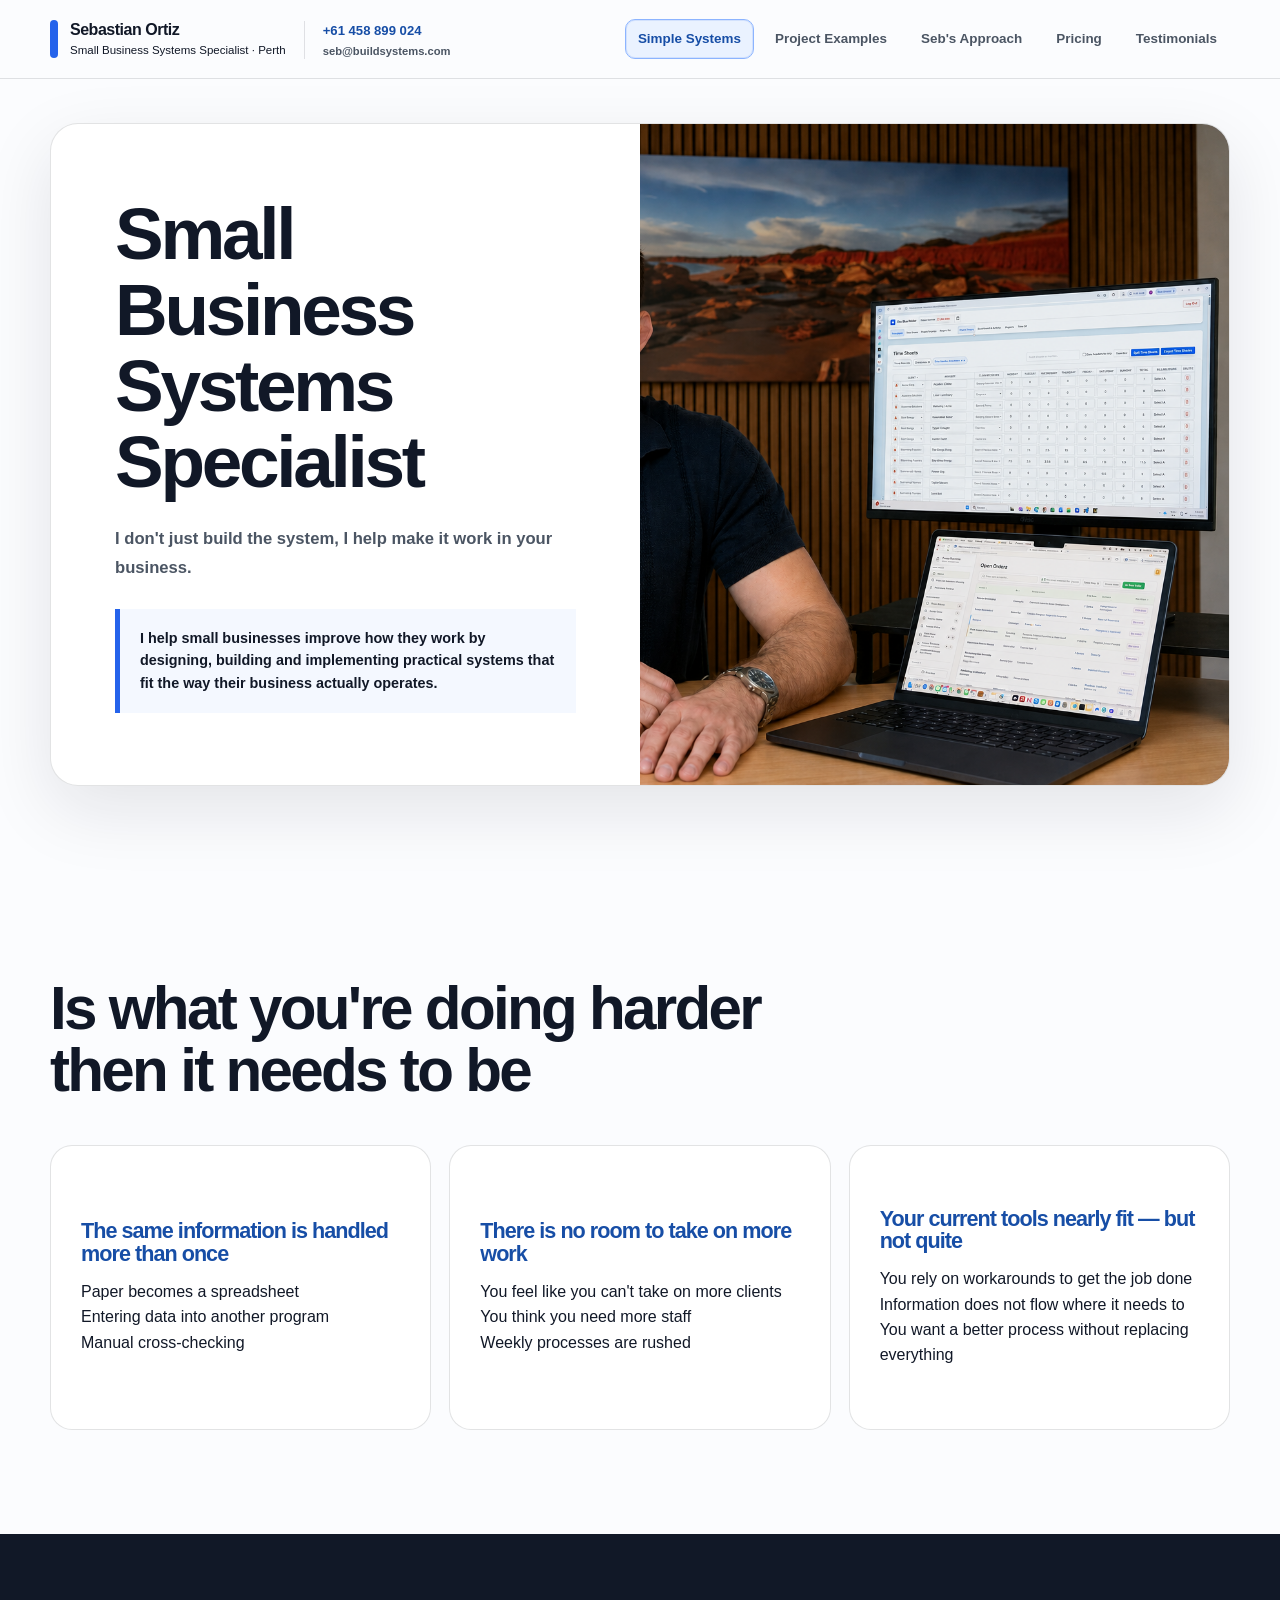
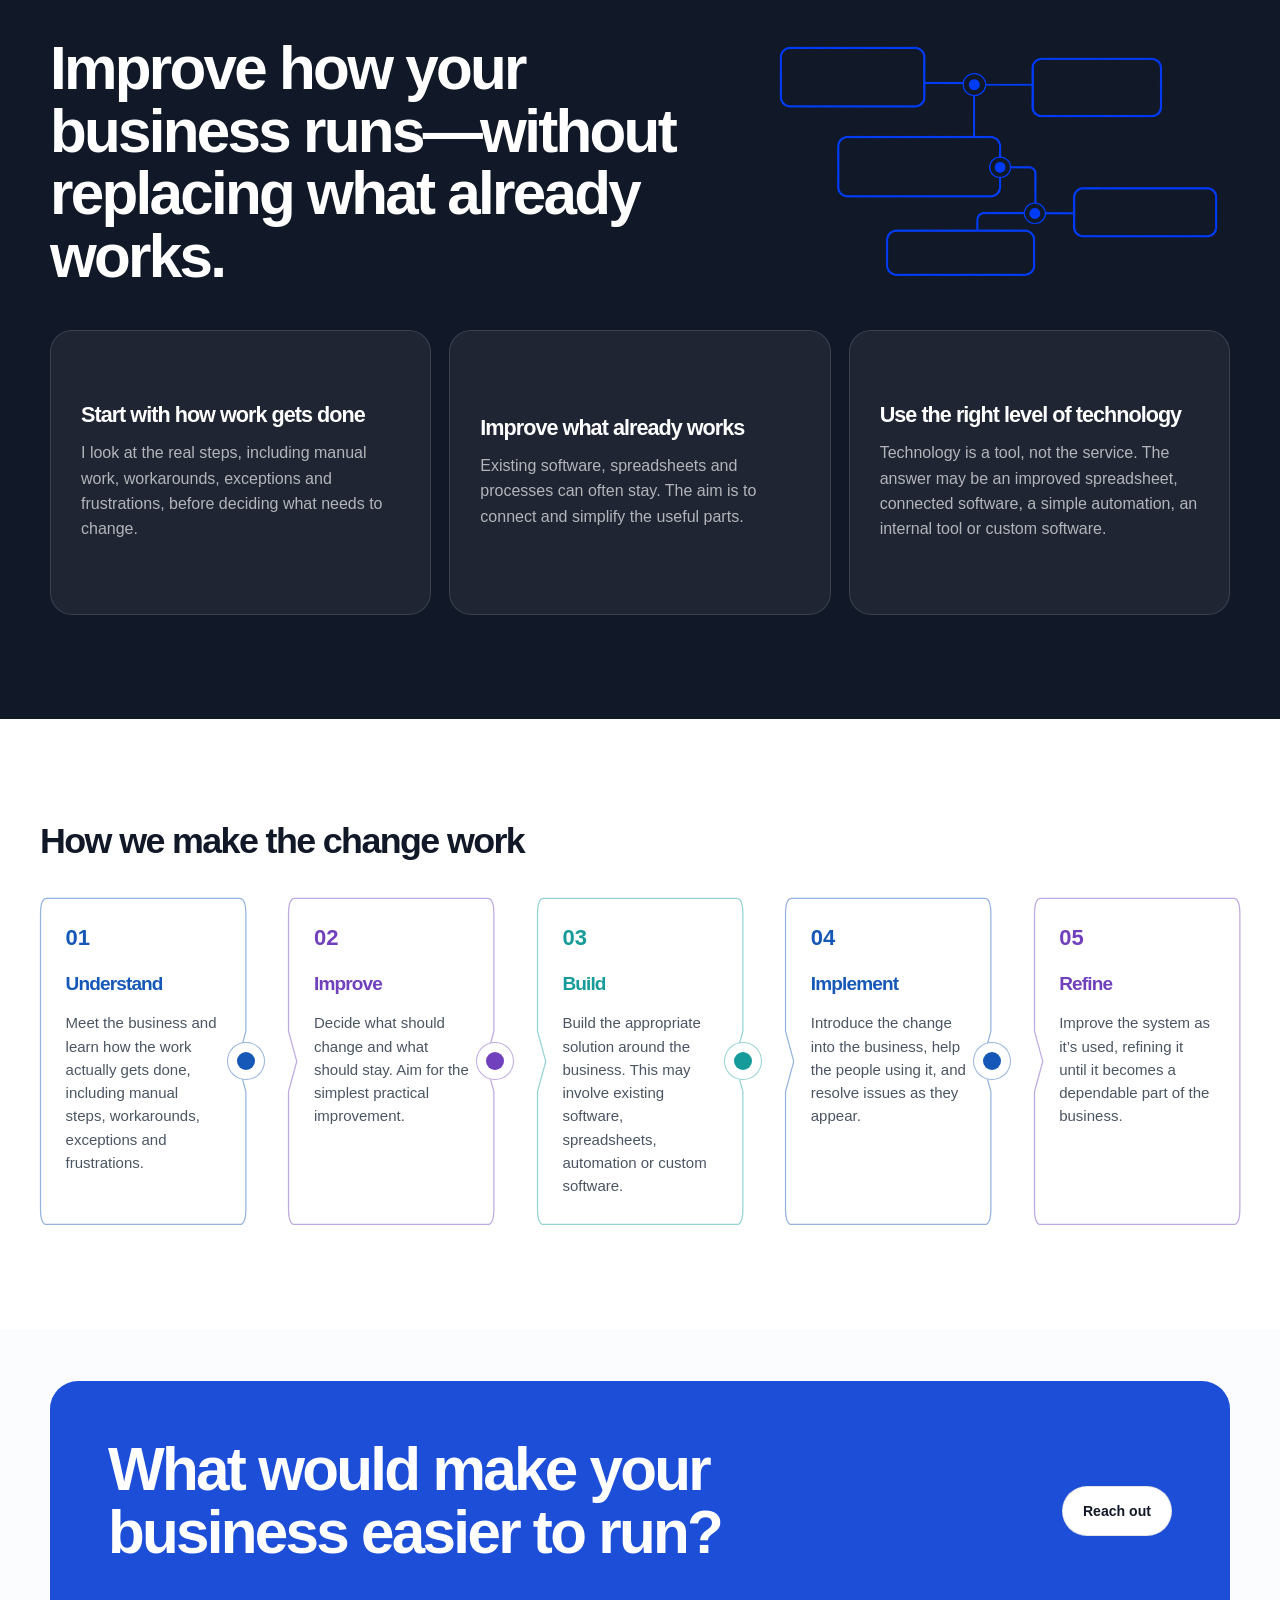
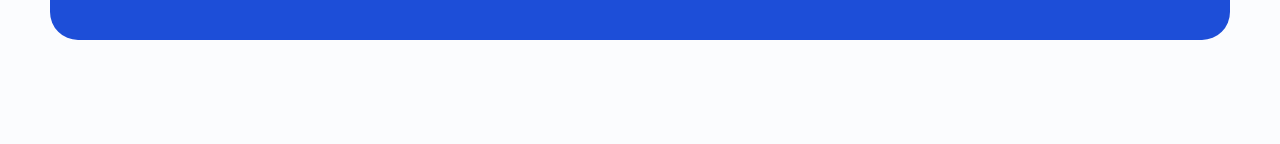
==== seb-systems-github-ready/index.html @ 33342b1a "Add testimonials page and refine project example" ====
<!doctype html>
<html lang="en">
<head>
  <meta charset="utf-8">
  <meta name="viewport" content="width=device-width, initial-scale=1">
  <meta name="description" content="Sebastian Ortiz is a Small Business Systems Specialist in Perth, helping small businesses improve the way work gets done.">
  <meta name="theme-color" content="#111827">
  <link rel="icon" href="assets/favicon-upgraded-boat.png" type="image/png">
  <link rel="stylesheet" href="assets/styles.css?v=20260902d">
  <title>Small Business Systems Specialist Perth | Sebastian Ortiz</title>
</head>
<body>
<a class="skip-link" href="#main">Skip to content</a>

<header class="site-header">
  <div class="container header-inner">
    <div class="brand-area">
      <a class="brand" href="index.html" aria-label="Sebastian Ortiz home">
        <span class="brand-mark" aria-hidden="true"></span>
        <span class="brand-copy"><strong>Sebastian Ortiz</strong><span>Small Business Systems Specialist · Perth</span></span>
      </a>
      <div class="header-contact"><a class="header-phone" href="tel:+61458899024" aria-label="Call Sebastian Ortiz on +61 458 899 024">+61 458 899 024</a><a class="header-email" href="mailto:seb@buildsystems.com">seb@buildsystems.com</a></div>
    </div>
    <button class="menu-toggle" type="button" aria-label="Open navigation" aria-expanded="false" data-menu-toggle>☰</button>
    <nav class="site-nav" aria-label="Main navigation" data-site-nav>
      <a href="index.html" aria-current="page">Simple Systems</a><a href="case-example.html">Project Examples</a><a href="about.html">Seb's Approach</a><a href="pricing.html">Pricing</a><a href="testimonials.html">Testimonials</a>
    </nav>
  </div>
</header>

<main id="main">
  <section class="hero">
    <div class="container hero-grid">
      <div class="hero-copy">
        <h1>Small Business Systems Specialist</h1>
        <p class="lead"><strong>I don't just build the system, I help make it work in your business.</strong></p>
        <div class="credibility"><strong>I help small businesses improve how they work by designing, building and implementing practical systems that fit the way their business actually operates.</strong></div>
      </div>
      <div class="hero-photo">
        <img src="assets/seb-photo-enhanced.png" alt="Custom workforce management systems displayed on a monitor and laptop" data-photo>
      </div>
    </div>
  </section>

  <section>
    <div class="container">
      <div class="section-heading">
        <div><h2>Is what you're doing harder then it needs to be</h2></div>
      </div>
      <div class="problem-grid">
        <article class="problem-card"><h3>The same information is handled more than once</h3><p>Paper becomes a spreadsheet<br>Entering data into another program<br>Manual cross-checking</p></article>
        <article class="problem-card"><h3>There is no room to take on more work</h3><p>You feel like you can't take on more clients<br>You think you need more staff<br>Weekly processes are rushed</p></article>
        <article class="problem-card"><h3>Your current tools nearly fit — but not quite</h3><p>You rely on workarounds to get the job done<br>Information does not flow where it needs to<br>You want a better process without replacing everything</p></article>
      </div>
    </div>
  </section>

  <section class="dark-section systems-section">
    <div class="container">
      <div class="systems-section__top">
        <div class="section-heading systems-section__heading">
          <div><h2>Improve how your business runs—without replacing what already works.</h2></div>
        </div>
        <figure class="systems-geometry" aria-hidden="true"><img src="assets/connected-systems-diagram.png" alt=""></figure>
      </div>
      <div class="build-grid">
        <article class="build-card"><h3>Start with how work gets done</h3><p>I look at the real steps, including manual work, workarounds, exceptions and frustrations, before deciding what needs to change.</p></article>
        <article class="build-card"><h3>Improve what already works</h3><p>Existing software, spreadsheets and processes can often stay. The aim is to connect and simplify the useful parts.</p></article>
        <article class="build-card"><h3>Use the right level of technology</h3><p>Technology is a tool, not the service. The answer may be an improved spreadsheet, connected software, a simple automation, an internal tool or custom software.</p></article>
      </div>
    </div>
  </section>

  <section class="process-section">
    <div class="container">
      <div class="section-heading section-heading--process"><div><h2>How we make the change work</h2></div></div>
      <div class="process-grid">
        <article class="process-card process-card--blue">
          <svg class="process-outline" viewBox="0 0 400 250" preserveAspectRatio="none" focusable="false" aria-hidden="true"><path d="M13 1H387Q399 1 399 13V102L383 125L399 148V237Q399 249 387 249H13Q1 249 1 237V13Q1 1 13 1Z" /></svg>
          <span class="process-number">01</span><h3>Understand</h3><p>Meet the business and learn how the work actually gets done, including manual steps, workarounds, exceptions and frustrations.</p>
        </article>
        <article class="process-card process-card--purple">
          <svg class="process-outline" viewBox="0 0 400 250" preserveAspectRatio="none" focusable="false" aria-hidden="true"><path d="M13 1H387Q399 1 399 13V102L383 125L399 148V237Q399 249 387 249H13Q1 249 1 237V148L17 125L1 102V13Q1 1 13 1Z" /></svg>
          <span class="process-number">02</span><h3>Improve</h3><p>Decide what should change and what should stay. Aim for the simplest practical improvement.</p>
        </article>
        <article class="process-card process-card--teal">
          <svg class="process-outline" viewBox="0 0 400 250" preserveAspectRatio="none" focusable="false" aria-hidden="true"><path d="M13 1H387Q399 1 399 13V102L383 125L399 148V237Q399 249 387 249H13Q1 249 1 237V148L17 125L1 102V13Q1 1 13 1Z" /></svg>
          <span class="process-number">03</span><h3>Build</h3><p>Build the appropriate solution around the business. This may involve existing software, spreadsheets, automation or custom software.</p>
        </article>
        <article class="process-card process-card--blue">
          <svg class="process-outline" viewBox="0 0 400 250" preserveAspectRatio="none" focusable="false" aria-hidden="true"><path d="M13 1H387Q399 1 399 13V102L383 125L399 148V237Q399 249 387 249H13Q1 249 1 237V148L17 125L1 102V13Q1 1 13 1Z" /></svg>
          <span class="process-number">04</span><h3>Implement</h3><p>Introduce the change into the business, help the people using it, and resolve issues as they appear.</p>
        </article>
        <article class="process-card process-card--purple">
          <svg class="process-outline" viewBox="0 0 400 250" preserveAspectRatio="none" focusable="false" aria-hidden="true"><path d="M13 1H387Q399 1 399 13V237Q399 249 387 249H13Q1 249 1 237V148L17 125L1 102V13Q1 1 13 1Z" /></svg>
          <span class="process-number">05</span><h3>Refine</h3><p>Improve the system as it’s used, refining it until it becomes a dependable part of the business.</p>
        </article>
        <span class="process-node process-node--blue" aria-hidden="true"></span>
        <span class="process-node process-node--purple" aria-hidden="true"></span>
        <span class="process-node process-node--teal" aria-hidden="true"></span>
        <span class="process-node process-node--blue-last" aria-hidden="true"></span>
      </div>
    </div>
  </section>

  <section>
    <div class="container cta-panel">
      <div><h2>What would make your business easier to run?</h2></div>
      <a class="btn btn-secondary cta-action" href="contact.html">Reach out</a>
    </div>
  </section>
</main>

<script src="assets/site-config.js"></script>
<script src="assets/site.js?v=20260902a"></script>

</body></html>
---- seb-systems-github-ready/assets/styles.css ----
:root {
  --ink: #111827;
  --ink-soft: #4b5563;
  --muted: #6b7280;
  --blue: #2563eb;
  --blue-dark: #174ea6;
  --blue-soft: #eaf2ff;
  --blue-pale: #f4f8ff;
  --paper: #fbfcfe;
  --white: #ffffff;
  --silver: #dbe2ea;
  --silver-soft: #eef2f6;
  --line: rgba(17, 24, 39, 0.12);
  --shadow: 0 24px 70px rgba(15, 23, 42, 0.10);
  --shadow-small: 0 14px 34px rgba(15, 23, 42, 0.08);
  --radius: 22px;
  --max: 1180px;
}

* { box-sizing: border-box; }
html { scroll-behavior: smooth; }
body {
  margin: 0;
  background: var(--paper);
  color: var(--ink);
  font-family: Inter, ui-sans-serif, -apple-system, BlinkMacSystemFont, "Segoe UI", Helvetica, Arial, sans-serif;
  line-height: 1.58;
  text-rendering: optimizeLegibility;
}
img { display: block; max-width: 100%; }
a { color: inherit; }
button, input, select, textarea { font: inherit; }
button { cursor: pointer; }
.container { width: min(calc(100% - 40px), var(--max)); margin-inline: auto; }
.skip-link { position: fixed; left: 14px; top: -90px; z-index: 999; padding: 10px 14px; background: var(--ink); color: white; border-radius: 8px; }
.skip-link:focus { top: 14px; }

.site-header {
  position: sticky;
  top: 0;
  z-index: 100;
  background: rgba(251, 252, 254, 0.92);
  border-bottom: 1px solid var(--line);
  backdrop-filter: blur(16px);
}
.header-inner {
  min-height: 78px;
  display: flex;
  align-items: center;
  justify-content: space-between;
  gap: 28px;
}
.brand-area { display: flex; align-items: center; gap: 18px; min-width: 0; }
.brand {
  display: flex;
  align-items: center;
  gap: 12px;
  text-decoration: none;
}
.brand-mark {
  width: 8px;
  height: 38px;
  border-radius: 999px;
  background: var(--blue);
}
.brand-copy { display: grid; line-height: 1.12; }
.brand-copy strong { font-size: 1rem; letter-spacing: -0.03em; }
.brand-copy span { margin-top: 5px; color: var(--ink); font-size: 0.72rem; }
.header-contact {
  align-self: flex-start;
  display: grid;
  gap: 3px;
  flex: 0 0 auto;
  margin-top: 2px;
  padding-left: 18px;
  border-left: 1px solid var(--line);
}
.header-phone {
  color: var(--blue-dark);
  font-size: 0.82rem;
  font-weight: 800;
  text-decoration: none;
  white-space: nowrap;
}
.header-phone:hover { color: var(--blue); }
.header-email {
  color: var(--ink-soft);
  font-size: 0.7rem;
  font-weight: 700;
  line-height: 1.2;
  text-decoration: none;
  white-space: nowrap;
}
.header-email:hover { color: var(--blue-dark); }
.site-nav { display: flex; align-items: center; gap: 8px; }
.site-nav a { padding: 8px 12px; border: 1px solid transparent; border-radius: 10px; color: var(--ink-soft); font-size: 0.84rem; font-weight: 700; text-decoration: none; }
.site-nav a:hover { color: var(--ink); }
.site-nav a[aria-current="page"] { border-color: #8cb4ff; background: var(--blue-soft); box-shadow: inset 0 0 0 1px rgba(37, 99, 235, 0.12); color: var(--blue-dark); }
.menu-toggle {
  display: none;
  width: 42px;
  height: 42px;
  border: 1px solid var(--line);
  border-radius: 50%;
  background: white;
  color: var(--ink);
}

main { overflow: hidden; }
section { padding: 104px 0; }
.kicker {
  display: flex;
  align-items: center;
  gap: 10px;
  margin-bottom: 22px;
  color: var(--blue-dark);
  font-size: 0.78rem;
  font-weight: 800;
}
.kicker::before { content: ""; width: 28px; height: 3px; background: var(--blue); }
h1, h2, h3, p { margin-top: 0; }
h1, h2, h3 { line-height: 1.04; letter-spacing: -0.045em; }
h1 { font-size: clamp(3.1rem, 7vw, 6.3rem); font-weight: 560; }
h2 { font-size: clamp(2.2rem, 4.7vw, 4.4rem); font-weight: 570; }
h3 { font-size: 1.35rem; font-weight: 760; }
p { color: var(--ink-soft); }
.lead { font-size: clamp(1.08rem, 1.6vw, 1.28rem); line-height: 1.72; }
.btn-row { display: flex; flex-wrap: wrap; gap: 12px; margin-top: 32px; }
.btn {
  min-height: 50px;
  display: inline-flex;
  align-items: center;
  justify-content: center;
  padding: 0 20px;
  border: 1px solid transparent;
  border-radius: 999px;
  text-decoration: none;
  font-size: 0.88rem;
  font-weight: 800;
  transition: transform .18s ease, box-shadow .18s ease, background .18s ease;
}
.btn:hover { transform: translateY(-2px); }
.btn-primary { background: var(--blue); color: white; box-shadow: 0 12px 28px rgba(37, 99, 235, 0.24); }
.btn-primary:hover { background: var(--blue-dark); }
.btn-secondary { background: white; color: var(--ink); border-color: var(--line); }
.link-arrow { color: var(--blue-dark); text-decoration: none; font-weight: 800; }
.link-arrow:hover { text-decoration: underline; }

.hero { padding: 44px 0 88px; }
.hero-grid {
  min-height: 650px;
  display: grid;
  grid-template-columns: 1fr 1fr;
  background: white;
  border: 1px solid var(--line);
  border-radius: 28px;
  box-shadow: var(--shadow);
  overflow: hidden;
}
.hero-copy { display: flex; flex-direction: column; justify-content: center; padding: 72px 64px; }
.hero-copy h1 { max-width: 720px; margin-bottom: 26px; font-size: clamp(3rem, 5.7vw, 5.4rem); }
.hero-copy .lead { max-width: 650px; margin-bottom: 0; font-size: clamp(1rem, 1.3vw, 1.12rem); }
.hero-photo {
  position: relative;
  min-height: 650px;
  background: linear-gradient(145deg, #edf3fb, #dce8f8);
  overflow: hidden;
}
.hero-photo img { width: 100%; height: 100%; object-fit: cover; object-position: right center; }
.photo-placeholder {
  position: absolute;
  inset: 0;
  display: grid;
  place-items: center;
  padding: 42px;
  text-align: center;
  color: var(--ink-soft);
}
.photo-placeholder strong { display: block; margin-bottom: 8px; color: var(--ink); font-size: 1.15rem; }
.photo-placeholder code { display: inline-block; margin-top: 8px; padding: 4px 7px; background: rgba(255,255,255,.72); border-radius: 6px; color: var(--blue-dark); }
.credibility {
  margin-top: 26px;
  padding: 18px 20px;
  border-left: 5px solid var(--blue);
  background: var(--blue-pale);
  color: var(--ink-soft);
  font-size: 0.9rem;
}
.credibility strong { color: var(--ink); }

.section-heading {
  display: flex;
  justify-content: space-between;
  align-items: end;
  gap: 44px;
  margin-bottom: 42px;
}
.section-heading h2 { max-width: 780px; margin-bottom: 0; }
.section-heading p { max-width: 430px; margin-bottom: 0; }
.section-heading--process { margin-bottom: 36px; }
.section-heading--process h2 { font-size: clamp(1.82rem, 2.8vw, 2.87rem); }
.problem-grid, .build-grid { display: grid; grid-template-columns: repeat(3, 1fr); gap: 18px; }
.problem-card, .build-card {
  min-height: 285px;
  display: grid;
  align-content: center;
  padding: 30px;
  background: white;
  border: 1px solid var(--line);
  border-radius: var(--radius);
}
.problem-card h3, .build-card h3 { margin-bottom: 14px; }
.problem-card p, .build-card p { margin-bottom: 0; }
.problem-card h3, .process-step h3 { color: var(--blue-dark); }
.problem-card p, .process-step p { color: var(--ink); }

.dark-section { background: var(--ink); color: white; }
.dark-section .kicker { color: #9fc2ff; }
.dark-section .kicker::before { background: #6ea5ff; }
.dark-section h2, .dark-section h3 { color: white; }
.dark-section p { color: rgba(255,255,255,.66); }
.build-card { background: rgba(255,255,255,.06); border-color: rgba(255,255,255,.13); }
.systems-section__top {
  display: grid;
  grid-template-columns: minmax(0, 2.9fr) minmax(0, 2.1fr);
  align-items: start;
  gap: clamp(48px, 6vw, 96px);
  margin-bottom: 42px;
}
.systems-section__heading { display: block; margin: 0; }
.systems-geometry { width: 100%; margin: 0; }
.systems-geometry img { display: block; width: 100%; height: auto; opacity: 1; }

.process-section {
  --process-blue: #1658b8;
  --process-purple: #7040bd;
  --process-teal: #169b9b;
  background: var(--white);
}
.process-section .container { width: min(calc(100% - 80px), 1656px); }
.process-grid {
  position: relative;
  display: grid;
  grid-template-columns: 1fr;
  gap: 18px;
}
.process-card {
  position: relative;
  min-height: 250px;
  padding: 30px 36px 28px;
  background: transparent;
  overflow: visible;
}
.process-card--blue { --process-colour: var(--process-blue); --process-outline: rgba(22, 88, 184, .45); }
.process-card--purple { --process-colour: var(--process-purple); --process-outline: rgba(112, 64, 189, .45); }
.process-card--teal { --process-colour: var(--process-teal); --process-outline: rgba(22, 155, 155, .45); }
.process-outline {
  position: absolute;
  inset: 0;
  width: 100%;
  height: 100%;
  overflow: visible;
  pointer-events: none;
}
.process-outline path {
  fill: none;
  stroke: var(--process-outline);
  stroke-width: 1.25;
  stroke-linejoin: miter;
  vector-effect: non-scaling-stroke;
}
.process-number {
  display: block;
  margin-bottom: 24px;
  color: var(--process-colour);
  font-size: 22px;
  font-weight: 700;
  line-height: 1;
}
.process-card h3 {
  margin: 0 0 16px;
  color: var(--process-colour);
  font-size: 19px;
  font-weight: 700;
  line-height: 1.2;
}
.process-card p {
  max-width: 31ch;
  margin: 0;
  color: var(--ink-soft);
  font-size: 15px;
  line-height: 1.55;
}
.process-node { display: none; }

@media (min-width: 1100px) {
  .process-grid {
    grid-template-columns: repeat(5, minmax(0, 1fr));
    column-gap: 42px;
    row-gap: 0;
    align-items: stretch;
  }
  .process-card { height: auto; min-height: 320px; padding-inline: clamp(18px, 2vw, 36px); }
  .process-node {
    position: absolute;
    top: 50%;
    z-index: 2;
    display: block;
    width: 38px;
    height: 38px;
    border: 1.25px solid var(--process-outline);
    border-radius: 50%;
    background: var(--white);
    transform: translate(-50%, -50%);
    pointer-events: none;
  }
  .process-node::after {
    content: "";
    position: absolute;
    top: 50%;
    left: 50%;
    width: 18px;
    height: 18px;
    border-radius: 50%;
    background: var(--process-colour);
    transform: translate(-50%, -50%);
  }
  .process-node--blue {
    --process-colour: var(--process-blue);
    --process-outline: rgba(22, 88, 184, .45);
    left: calc(20% - 33.6px);
  }
  .process-node--purple {
    --process-colour: var(--process-purple);
    --process-outline: rgba(112, 64, 189, .45);
    left: calc(40% - 25.2px);
  }
  .process-node--teal {
    --process-colour: var(--process-teal);
    --process-outline: rgba(22, 155, 155, .45);
    left: calc(60% - 16.8px);
  }
  .process-node--blue-last {
    --process-colour: var(--process-blue);
    --process-outline: rgba(22, 88, 184, .45);
    left: calc(80% - 8.4px);
  }
}

@media (max-width: 1099px) {
  .process-section .container { width: min(calc(100% - 40px), var(--max)); }
  .process-outline { display: none; }
  .process-card {
    border: 1.25px solid var(--process-outline);
    border-radius: 12px;
  }
}

.process-section + section { padding-top: 52px; }

.cta-panel {
  display: grid;
  grid-template-columns: 1.2fr .8fr;
  gap: 40px;
  padding: 58px;
  background: #1d4ed8;
  color: white;
  border-radius: 28px;
}
.cta-panel h2 { margin-bottom: 18px; color: white; }
.cta-panel p { color: rgba(255,255,255,.78); margin-bottom: 0; }
.cta-action { align-self: center; justify-self: end; max-width: 100%; }
.cta-phone {
  align-self: center;
  justify-self: end;
  color: white;
  font-size: 1.04rem;
  font-weight: 800;
  text-decoration: none;
  text-decoration-thickness: 2px;
  text-underline-offset: 6px;
  white-space: nowrap;
}
.cta-phone:hover { text-decoration: underline; }
.cta-contact { align-self: center; justify-self: end; display: grid; gap: 8px; text-align: right; }
.cta-contact .cta-phone { align-self: auto; justify-self: end; }
.cta-contact p { margin: 0; color: rgba(255,255,255,.78); font-size: 0.86rem; }
.case-cta-panel { align-items: center; }
.case-cta-boats { width: min(230px, 100%); height: 250px; margin: 0; justify-self: end; }
.case-cta-boats img { width: 100%; height: 100%; object-fit: contain; }

.project-examples-intro { padding: 48px 0 16px; }
.project-examples-intro__heading { max-width: 760px; }
.project-examples-intro h1 { margin-bottom: 0; font-size: clamp(2.5rem, 5vw, 4.7rem); }
.project-tabs { display: flex; flex-wrap: wrap; gap: 8px; margin-top: 30px; }
.project-tab {
  padding: 8px 12px;
  color: var(--ink-soft);
  font-size: 0.84rem;
  font-weight: 700;
  background: transparent;
  border: 1px solid transparent;
  border-radius: 10px;
  transition: color .18s ease, background .18s ease, border-color .18s ease, box-shadow .18s ease;
}
.project-tab:hover { color: var(--ink); }
.project-tab:focus-visible { outline: 3px solid rgba(37,99,235,.28); outline-offset: 3px; }
.project-tab[aria-selected="true"] { color: var(--blue-dark); background: var(--blue-soft); border-color: #8cb4ff; box-shadow: inset 0 0 0 1px rgba(37, 99, 235, 0.12); }
.project-placeholder-section { padding: 66px 0 104px; }
.project-placeholder { max-width: 780px; padding: clamp(30px, 5vw, 54px); background: white; border: 1px dashed #8cb4ff; border-radius: 24px; box-shadow: var(--shadow-small); }
.project-placeholder .kicker { margin-bottom: 14px; }
.project-placeholder h2 { margin-bottom: 14px; font-size: clamp(2rem, 4vw, 3.5rem); }
.project-placeholder p:last-child { margin-bottom: 0; }

.page-hero { padding: 58px 0 42px; }
.page-hero-shell {
  padding: 66px;
  background: white;
  border: 1px solid var(--line);
  border-radius: 28px;
  box-shadow: var(--shadow-small);
}
.page-hero h1 { max-width: 930px; margin-bottom: 24px; }
.page-hero .lead { max-width: 820px; margin-bottom: 0; }
.case-hero { padding: 32px 0 16px; }
.case-hero .page-hero-shell { padding: 38px 48px; }
.case-hero__content { display: grid; grid-template-columns: minmax(0, 1fr) clamp(210px, 22vw, 300px); gap: clamp(24px, 4vw, 48px); align-items: center; }
.case-hero h1, .case-hero h2 { max-width: none; margin-bottom: 0; font-size: clamp(2.2rem, 3vw, 3.6rem); line-height: 1.1; }
.case-hero__client-heading { display: flex; flex-wrap: wrap; align-items: center; gap: 14px 24px; }
.case-hero__client-logo { width: min(210px, 42%); height: auto; margin-left: auto; }
.case-hero__copy h3 { margin: 10px 0 12px; color: var(--blue-dark); font-size: clamp(1.3rem, 2vw, 1.8rem); line-height: 1.15; }
.case-hero__subtitle { margin: 0; color: var(--ink-soft); font-size: clamp(1rem, 1.5vw, 1.25rem); font-weight: 700; line-height: 1.65; }
.case-hero__photo { margin: 0; overflow: hidden; border: 1px solid #bfdbfe; border-radius: 14px; box-shadow: 0 10px 24px rgba(15, 23, 42, 0.08); }
.case-hero__photo img { width: 100%; aspect-ratio: 1; display: block; object-fit: cover; }
.case-hero__photo--systems img { aspect-ratio: 4 / 5; object-position: 55% center; }
.case-hero + .video-section { padding-top: 20px; }

.video-section { padding-top: 36px; }
.video-shell {
  position: relative;
  aspect-ratio: 16 / 9;
  overflow: hidden;
  background: var(--ink);
  border-radius: 24px;
  box-shadow: var(--shadow);
}
.video-shell iframe, .video-shell video { width: 100%; height: 100%; border: 0; object-fit: cover; }
.video-placeholder {
  position: absolute;
  inset: 0;
  display: grid;
  place-items: center;
  padding: 34px;
  text-align: center;
  color: rgba(255,255,255,.72);
  background: radial-gradient(circle at 50% 40%, rgba(37,99,235,.30), transparent 260px), var(--ink);
}
.video-placeholder strong { display: block; margin-bottom: 10px; color: white; font-size: 1.35rem; }
.video-placeholder code { display: inline-block; margin-top: 10px; padding: 4px 7px; background: rgba(255,255,255,.10); color: #b8d2ff; border-radius: 6px; }
.case-video-note { max-width: 820px; margin: 14px auto 0; color: var(--muted); font-size: 0.84rem; text-align: center; }
.case-video-note strong { color: var(--ink); }

.case-copy { max-width: 820px; margin: 0 auto 34px; }
.case-copy p:last-child { margin-bottom: 0; }
.case-walkthrough-section { padding: 104px 0; }
.case-walkthrough {
  --workflow-card-column: minmax(300px, .9fr);
  --workflow-copy-column: minmax(0, 1.1fr);
  --workflow-column-gap: clamp(34px, 6vw, 90px);
  --workflow-main-text-start: 57px;
  --workflow-calculation-days-start: 49px;
  display: grid;
  gap: 0;
}
.case-workflow-row {
  position: relative;
  display: grid;
  grid-template-columns: var(--workflow-card-column) var(--workflow-copy-column);
  column-gap: var(--workflow-column-gap);
  align-items: stretch;
}
.workflow-card-track {
  min-width: 0;
  min-height: 100%;
  display: grid;
  grid-template-rows: auto minmax(40px, 1fr);
  padding-top: var(--workflow-main-text-start);
}
.workflow-card-track--last { display: block; }
.workflow-vertical-node {
  min-width: 0;
  min-height: 118px;
  position: relative;
  z-index: 1;
  align-self: start;
  display: grid;
  grid-template-columns: 44px minmax(0, 1fr);
  gap: 12px;
  align-items: center;
  padding: 18px;
  background: white;
  border: 3px solid var(--blue);
  border-radius: 18px;
  box-shadow: none;
}
.workflow-vertical-node--hub { background: var(--blue-soft); }
.workflow-vertical-node--hub .node-icon { background: white; }
.workflow-vertical-node--result { background: var(--blue-pale); }
.workflow-vertical-connector {
  position: relative;
  z-index: 0;
  width: 3px;
  min-height: 40px;
  align-self: stretch;
  justify-self: center;
  background: var(--blue);
}
.workflow-card-track > .workflow-vertical-connector {
  height: calc(100% + var(--workflow-main-text-start));
  align-self: start;
}
.workflow-vertical-connector::before {
  content: "";
  position: absolute;
  top: 50%;
  left: 50%;
  width: 26px;
  height: 26px;
  border: 3px solid var(--blue);
  border-radius: 50%;
  background: var(--paper);
  transform: translate(-50%, -50%);
}
.workflow-vertical-connector::after {
  content: "";
  position: absolute;
  top: 50%;
  left: 50%;
  width: 12px;
  height: 12px;
  border-radius: 50%;
  background: var(--blue);
  transform: translate(-50%, -50%);
}
.case-workflow-step {
  align-self: stretch;
  display: grid;
  align-content: start;
  padding: 26px 0 34px;
  border-top: 1px solid var(--line);
}
.case-workflow-step > span {
  display: block;
  margin-bottom: 12px;
  color: var(--blue-dark);
  font-size: 0.74rem;
  font-weight: 850;
  letter-spacing: 0.08em;
  text-transform: uppercase;
}
.case-workflow-step h2 { margin-bottom: 14px; font-size: clamp(1.55rem, 2.6vw, 2.6rem); }
.case-workflow-step p { max-width: 650px; margin-bottom: 0; font-size: 1rem; }
.case-workflow-step--result { border-bottom: 1px solid var(--line); }
.case-workflow-row--step-four {
  grid-template-rows: auto 34px auto;
  row-gap: 0;
}
.workflow-card-track--step-four-hub { grid-column: 1; grid-row: 1; }
.case-workflow-step--step-four { grid-column: 2; grid-row: 1; }
.workflow-vertical-connector--step-four-join {
  grid-column: 1;
  grid-row: 2;
  min-height: 34px;
  height: calc(100% + var(--workflow-calculation-days-start));
  align-self: start;
}
.workflow-vertical-connector--step-four-join::before,
.workflow-vertical-connector--step-four-join::after { display: none; }
.workflow-card-track--step-four-hub .workflow-vertical-connector::before,
.workflow-card-track--step-four-hub .workflow-vertical-connector::after {
  top: calc(50% + ((34px + var(--workflow-calculation-days-start)) / 2));
}
.workflow-card-track--step-four-hub > .workflow-vertical-connector {
  height: 100%;
  align-self: stretch;
}
.workflow-card-track--step-four-output {
  grid-column: 1;
  grid-row: 3;
  padding-top: var(--workflow-calculation-days-start);
}
.case-workflow-row--step-four .timesheet-example {
  grid-column: 2;
  grid-row: 3;
  align-self: start;
}
.timesheet-example { max-width: 650px; margin: 0; padding: 16px; background: var(--blue-pale); border: 1px solid #bfdbfe; border-radius: 14px; }
.timesheet-example > strong { display: block; color: var(--blue-dark); font-size: 0.88rem; }
.timesheet-example__hours { display: grid; grid-template-columns: repeat(6, minmax(0, 1fr)); gap: 6px; margin-top: 11px; }
.timesheet-example__hours span { padding: 7px 4px; color: var(--muted); font-size: 0.69rem; line-height: 1.15; text-align: center; background: white; border-radius: 7px; }
.timesheet-example__hours b { display: block; margin-top: 3px; color: var(--ink); font-size: 0.9rem; }
.timesheet-example__hours .timesheet-example__total { color: white; background: var(--blue); }
.timesheet-example__hours .timesheet-example__total b { color: white; }
.timesheet-example__split { margin-top: 12px !important; color: var(--blue-dark); font-size: 0.84rem !important; font-weight: 650; }
.timesheet-example__outputs { display: grid; grid-template-columns: 1fr 1fr; gap: 8px; margin-top: 12px; }
.timesheet-example__outputs > div { padding: 10px; background: white; border-radius: 8px; }
.timesheet-example__outputs span, .timesheet-example__outputs b { display: block; }
.timesheet-example__outputs span { margin-bottom: 4px; color: var(--blue-dark); font-size: 0.72rem; font-weight: 700; }
.timesheet-example__outputs b { font-size: 0.76rem; line-height: 1.4; }
.timesheet-example > small { display: block; margin-top: 10px; color: var(--muted); font-size: 0.69rem; line-height: 1.35; }
.workforce-callout { margin: 0; }
.workforce-callout__intro { display: grid; grid-template-columns: minmax(0, .9fr) minmax(0, 1.1fr); gap: clamp(26px, 5vw, 72px); align-items: start; }
.workforce-product-title { margin: 0 0 14px; color: #6ee7b7 !important; font-size: clamp(2.15rem, 4vw, 3.6rem) !important; line-height: 1; }
.workforce-callout h3 { max-width: 560px; margin: 0; font-size: clamp(1.35rem, 2.2vw, 2rem); line-height: 1.15; }
.workforce-callout__intro p { max-width: 650px; margin: 0; font-size: 0.98rem; line-height: 1.65; }
.workforce-product-copy { max-width: 760px; margin: 30px auto 0 !important; color: #dbeafe !important; font-size: clamp(1rem, 1.5vw, 1.16rem) !important; font-weight: 650; line-height: 1.55 !important; text-align: center; }
.workforce-route { display: flex; flex-wrap: wrap; align-items: center; gap: 7px; margin-top: 16px !important; }
.workforce-route span { padding: 6px 9px; color: #dbeafe; font-size: 0.72rem; font-weight: 750; line-height: 1.2; background: rgba(255,255,255,.08); border: 1px solid rgba(255,255,255,.16); border-radius: 999px; }
.workforce-route b { color: #86b2ff; font-size: 1rem; }
.workforce-result { margin-top: 20px !important; color: #fca5a5 !important; font-weight: 740; }
.workforce-callout__image { margin: 28px 0 0; overflow: hidden; background: rgba(255,255,255,.04); border: 1px solid rgba(255,255,255,.16); border-radius: 14px; box-shadow: 0 18px 45px rgba(0,0,0,.22); }
.workforce-callout__image img { width: 100%; height: auto; display: block; }
.approach-transition { max-width: 940px; }
.approach-transition > p { max-width: 900px; margin: 0; font-size: clamp(1.08rem, 1.6vw, 1.3rem); line-height: 1.72; }
.dark-section .approach-transition .closing-line { margin: 30px 0 0; padding: clamp(22px, 3vw, 34px); color: white !important; background: rgba(255,255,255,.07); border-left-color: #6ea5ff; }
.approach-transition .cta-action { margin-top: 24px; }
.diagram-card {
  margin: 28px auto 44px;
  padding: 22px;
  background: white;
  border: 1px solid var(--line);
  border-radius: 24px;
  box-shadow: var(--shadow-small);
}
.diagram-title { margin: 0 0 16px; color: var(--muted); font-size: 0.78rem; font-weight: 800; }
.diagram-flow {
  padding: clamp(18px, 3vw, 34px);
  border: 1px solid var(--silver);
  border-radius: 18px;
  background: radial-gradient(circle at 50% 46%, rgba(37,99,235,.08), transparent 280px), #fcfdff;
}
.diagram-flow--placement {
  display: grid;
  grid-template-columns: minmax(300px, 1.5fr) 38px minmax(220px, 1fr) 38px minmax(240px, 1.15fr);
  gap: 12px;
  align-items: center;
}
.diagram-flow--timesheet { display: grid; gap: 18px; justify-items: center; }
.diagram-flow__group {
  width: 100%;
  padding: 16px;
  border: 1px solid var(--silver);
  border-radius: 16px;
  background: rgba(255,255,255,.72);
}
.diagram-flow__inputs { display: grid; gap: 16px; }
.diagram-flow__label {
  margin: 0 0 13px;
  color: var(--blue-dark);
  font-size: 0.72rem;
  font-weight: 850;
  letter-spacing: 0.08em;
  text-transform: uppercase;
}
.diagram-flow__track {
  display: grid;
  grid-template-columns: minmax(0, 1fr) 34px minmax(0, 1fr);
  gap: 10px;
  align-items: center;
}
.diagram-flow__track--three { grid-template-columns: minmax(0, 1fr) 34px minmax(0, 1fr) 34px minmax(0, 1fr); }
.diagram-flow__track--four { grid-template-columns: minmax(0, 1fr) 24px minmax(0, 1fr) 24px minmax(0, 1fr) 24px minmax(0, 1fr); }
.diagram-flow__merge {
  width: min(100%, 760px);
  display: grid;
  grid-template-columns: minmax(0, 1fr) auto minmax(0, 1fr);
  gap: 14px;
  align-items: center;
}
.diagram-flow__outputs { display: grid; grid-template-columns: repeat(3, minmax(0, 1fr)); gap: 12px; }
.diagram-flow__outputs--two { grid-template-columns: repeat(2, minmax(0, 1fr)); }
.diagram-flow__node {
  min-width: 0;
  min-height: 104px;
  display: grid;
  grid-template-columns: 44px 1fr;
  gap: 12px;
  align-items: center;
  padding: 16px;
  background: white;
  border: 1px solid #cbd7e8;
  border-radius: 16px;
  box-shadow: 0 14px 32px rgba(15, 23, 42, 0.10);
}
.diagram-flow__node--hub {
  min-height: 112px;
  background: var(--blue-soft);
  border: 2px solid var(--blue);
}
.diagram-flow--timesheet > .diagram-flow__node--hub { width: min(100%, 480px); }
.node-icon {
  width: 44px;
  height: 44px;
  display: grid;
  place-items: center;
  border-radius: 13px;
  background: var(--blue-soft);
  color: var(--blue-dark);
}
.diagram-flow__node--hub .node-icon { background: white; }
.node-icon svg { width: 22px; height: 22px; fill: none; stroke: currentColor; stroke-width: 1.9; stroke-linecap: round; stroke-linejoin: round; }
.node-copy { min-width: 0; }
.node-copy strong { display: block; color: var(--ink); font-size: 0.96rem; line-height: 1.2; }
.node-copy span { display: block; margin-top: 5px; color: var(--blue); font-size: 0.73rem; line-height: 1.35; }
.workflow-media-trigger {
  grid-column: 1 / -1;
  width: 100%;
  display: grid;
  grid-template-columns: 74px minmax(0, 1fr);
  gap: 10px;
  align-items: center;
  margin-top: 2px;
  padding: 6px;
  color: inherit;
  text-align: left;
  text-decoration: none;
  background: #f8fbff;
  border: 1px solid #cbd7e8;
  border-radius: 10px;
  cursor: pointer;
}
.workflow-media-trigger:hover { border-color: var(--blue); box-shadow: 0 5px 14px rgba(37,99,235,.12); }
.workflow-media-trigger img { width: 74px; aspect-ratio: 16 / 9; display: block; object-fit: cover; border-radius: 6px; }
.workflow-media-copy { min-width: 0; }
.workflow-media-copy strong { display: block; color: var(--ink); font-size: 0.7rem; line-height: 1.2; }
.workflow-media-copy small { display: block; margin-top: 3px; color: var(--blue); font-size: 0.64rem; line-height: 1.3; }
.workflow-video-thumb { position: relative; width: 74px; aspect-ratio: 16 / 9; display: block; overflow: hidden; border-radius: 6px; }
.workflow-video-thumb > span { position: absolute; inset: 50% auto auto 50%; width: 24px; height: 24px; display: grid; place-items: center; color: white; font-size: 0.6rem; background: var(--blue); border-radius: 50%; transform: translate(-50%, -50%); }
.workflow-video-thumb--loom { background: linear-gradient(135deg, #123d7b, #2e75dd); }
.workflow-video-thumb--loom::before { content: "THE BLUE\A FOLDER"; position: absolute; inset: 0; display: grid; place-content: center; padding-right: 17px; color: rgba(255,255,255,.92); font-size: 0.42rem; font-weight: 850; line-height: 1.2; letter-spacing: .05em; text-align: center; white-space: pre; }
.diagram-flow__arrow { position: relative; display: block; flex: 0 0 auto; background: var(--blue); }
.diagram-flow__arrow--right { width: 32px; height: 2px; justify-self: center; }
.diagram-flow__arrow--right::after {
  content: "";
  position: absolute;
  top: 50%;
  right: -1px;
  width: 7px;
  height: 7px;
  border-top: 2px solid var(--blue);
  border-right: 2px solid var(--blue);
  transform: translateY(-50%) rotate(45deg);
}
.diagram-flow__arrow--down { width: 2px; height: 30px; }
.diagram-flow__arrow--down::after {
  content: "";
  position: absolute;
  bottom: -1px;
  left: 50%;
  width: 7px;
  height: 7px;
  border-right: 2px solid var(--blue);
  border-bottom: 2px solid var(--blue);
  transform: translateX(-50%) rotate(45deg);
}
.diagram-flow__operator { color: var(--blue-dark); font-size: 1.8rem; font-weight: 650; }
.diagram-note { margin: 14px 4px 0; color: var(--muted); font-size: 0.84rem; text-align: center; }
.media-modal { position: fixed; z-index: 200; inset: 0; display: none; place-items: center; padding: 16px; }
.media-modal:target { display: grid; }
.media-modal__backdrop { position: absolute; inset: 0; width: 100%; height: 100%; background: rgba(15,23,42,.68); border: 0; cursor: default; }
.media-modal__panel { position: relative; z-index: 1; width: min(960px, 100%); max-height: min(90dvh, 820px); padding: 22px; overflow: auto; background: white; border-radius: 24px; box-shadow: 0 24px 70px rgba(15,23,42,.28); }
.media-modal__header { display: flex; align-items: start; justify-content: space-between; gap: 20px; margin-bottom: 16px; }
.media-modal__header .kicker { margin-bottom: 5px; }
.media-modal__header h2 { max-width: 720px; margin: 0; font-size: clamp(1.45rem, 3vw, 2.2rem); }
.media-modal__close { width: 38px; height: 38px; flex: 0 0 auto; display: grid; place-items: center; color: var(--ink); font-size: 1.7rem; line-height: 1; background: #f1f5f9; border: 0; border-radius: 50%; cursor: pointer; text-decoration: none; }
.media-modal img, .media-modal video { display: block; width: 100%; height: auto; max-height: 66dvh; object-fit: contain; background: var(--ink); border: 1px solid var(--line); border-radius: 14px; }
.loom-embed-shell { width: 100%; aspect-ratio: 16 / 9; overflow: hidden; background: var(--ink); border: 1px solid var(--line); border-radius: 14px; }
.loom-embed-shell iframe { display: block; width: 100%; height: 100%; border: 0; }
.media-visual-with-note { position: relative; }
.media-code-note { position: absolute; left: 16px; bottom: 16px; display: flex; align-items: center; gap: 10px; max-width: min(330px, calc(100% - 32px)); padding: 10px 12px; color: white; background: rgba(17,24,39,.92); border-radius: 10px; box-shadow: 0 8px 20px rgba(15,23,42,.22); }
.media-code-note b { display: grid; place-items: center; width: 28px; height: 28px; flex: 0 0 auto; color: #c9ddff; font-size: 0.75rem; background: rgba(255,255,255,.10); border-radius: 7px; }
.media-code-note strong, .media-code-note small { display: block; line-height: 1.25; }
.media-code-note strong { font-size: 0.76rem; }
.media-code-note small { margin-top: 2px; color: #c9ddff; font-size: 0.68rem; }
.media-modal p { margin: 14px 2px 0; color: var(--muted); font-size: 0.9rem; }

.about-grid {
  display: grid;
  grid-template-columns: .82fr 1.18fr;
  gap: 70px;
  align-items: start;
}
.about-visuals { display: grid; gap: 0; }
.about-photo {
  position: sticky;
  top: 110px;
  min-height: 610px;
  overflow: hidden;
  background: linear-gradient(145deg, #edf3fb, #dce8f8);
  border-radius: 24px;
  border: 1px solid var(--line);
}
.about-photo img { width: 100%; height: 100%; min-height: 610px; object-fit: cover; object-position: center top; }
.about-image-spacer { height: 1in; }
.about-boat-progression { margin: 0; overflow: hidden; background: var(--white); border: 1px solid var(--line); border-radius: 24px; }
.about-boat-progression img { width: 100%; height: auto; }
.about-copy h1 { max-width: 680px; margin-bottom: 24px; font-size: clamp(2.35rem, 4.5vw, 4.6rem); }
.about-copy .lead { margin-bottom: 30px; }
.about-copy article { padding-top: 30px; border-top: 1px solid var(--line); }
.about-copy article p { font-size: 1.04rem; line-height: 1.82; }
.approach-question, .foundational-statement, .closing-line {
  margin: 26px 0;
  padding: clamp(20px, 2vw, 28px) clamp(20px, 2vw, 28px);
  border-left: 6px solid var(--blue);
  background: var(--blue-pale);
  color: var(--ink) !important;
  letter-spacing: -0.045em;
}
.approach-question {
  font-size: 1rem;
  line-height: 1.28;
  font-weight: 590;
}
.foundational-statement { font-size: clamp(1.35rem, 2.05vw, 2.15rem); line-height: 1.12; font-weight: 650; }
.closing-line {
  font-size: clamp(1.2rem, 1.625vw, 1.7rem) !important;
  line-height: 1.2 !important;
  font-weight: 620;
}
.approach-principles {
  display: grid;
  grid-template-columns: repeat(3, minmax(0, 1fr));
  gap: 12px;
  margin: 20px 0 30px;
  padding: 0;
  list-style: none;
}
.approach-principles li {
  padding: 18px;
  border: 1px solid var(--line);
  border-radius: 16px;
  background: white;
  color: var(--ink-soft);
  font-size: 0.85rem;
  line-height: 1.55;
}
.approach-principles strong {
  display: block;
  margin-bottom: 7px;
  color: var(--ink);
  font-size: 0.98rem;
  line-height: 1.2;
}
.small-business-takeaway { margin-top: 30px; padding-top: 28px; border-top: 1px solid var(--line); }
.small-business-takeaway .kicker { margin-bottom: 14px; }
.small-business-takeaway p { margin-bottom: 0; }

.contact-grid { display: grid; grid-template-columns: minmax(0, 760px); justify-content: center; align-items: start; }
.contact-phone { margin: 18px 0; }
.contact-phone a { color: var(--blue-dark); font-weight: 800; text-decoration-thickness: 2px; text-underline-offset: 3px; }
.contact-repeat-link { grid-column: 2; justify-self: end; margin-top: 18px; color: var(--blue-dark); font-size: 0.9rem; font-weight: 800; text-decoration: none; }
.contact-repeat-link:hover { text-decoration: underline; }
.form-card { padding: 34px; background: white; border: 1px solid var(--line); border-radius: 24px; box-shadow: var(--shadow-small); }
.form-grid { display: grid; grid-template-columns: 1fr 1fr; gap: 18px; }
.field { display: grid; gap: 8px; }
.field.full { grid-column: 1 / -1; }
.field label { color: var(--ink); font-size: 0.8rem; font-weight: 800; }
.field input, .field select, .field textarea {
  width: 100%;
  border: 1px solid var(--silver);
  border-radius: 12px;
  background: var(--paper);
  color: var(--ink);
  padding: 13px 14px;
  outline: none;
}
.field input:focus, .field select:focus, .field textarea:focus { border-color: var(--blue); box-shadow: 0 0 0 4px rgba(37,99,235,.10); }
.field textarea { min-height: 130px; resize: vertical; }
.form-note { margin: 18px 0 0; color: var(--muted); font-size: 0.78rem; }
.form-status { margin-top: 14px; color: var(--blue-dark); font-size: 0.84rem; font-weight: 700; }

.site-footer { padding: 36px 0 44px; }
.footer-inner { display: flex; justify-content: flex-end; gap: 30px; padding-top: 26px; border-top: 1px solid var(--line); color: var(--muted); font-size: 0.82rem; }
.footer-inner a { text-decoration: none; font-weight: 750; }

.pricing-section { padding: 58px 0 0; }
.pricing-cta-section { padding: 32px 0 72px; }
.pricing-cta { padding: 42px 48px; }
.pricing-grid { display: grid; grid-template-columns: repeat(3, 1fr); gap: 18px; }
.pricing-card { min-height: 330px; display: flex; flex-direction: column; padding: 32px; background: var(--white); border: 1px solid var(--line); border-radius: var(--radius); box-shadow: var(--shadow-small); }
.pricing-card__type { display: block; margin-bottom: 46px; color: var(--blue-dark); font-size: 0.78rem; font-weight: 850; text-transform: uppercase; letter-spacing: .06em; }
.pricing-card h2 { margin-bottom: 16px; font-size: clamp(1.7rem, 2.5vw, 2.35rem); }
.pricing-card p { margin-bottom: 0; }
.pricing-card__price { min-height: 104px; margin-top: auto; padding-top: 30px; color: var(--blue-dark); font-size: clamp(2.15rem, 3.5vw, 3.25rem); font-weight: 820; line-height: 1; letter-spacing: -0.05em; }
.pricing-card__price small { display: block; margin-top: 10px; color: var(--ink-soft); font-size: 0.84rem; font-weight: 650; line-height: 1.45; letter-spacing: 0; }
.testimonials-section { padding: 0 0 32px; }
.testimonials-page-section { padding-bottom: 72px; }
.testimonials-section .section-heading { margin-bottom: 28px; }
.testimonials-grid { display: grid; grid-template-columns: repeat(2, minmax(0, 1fr)); gap: 18px; }
.testimonial-card { min-height: 260px; display: flex; flex-direction: column; padding: 32px; background: var(--white); border: 1px solid var(--line); border-radius: var(--radius); box-shadow: var(--shadow-small); }
.testimonial-card--placeholder { background: linear-gradient(145deg, #fff, var(--blue-pale)); border-style: dashed; }
.testimonial-card__label { margin-bottom: 18px !important; color: var(--blue-dark) !important; font-size: .74rem; font-weight: 850; letter-spacing: .08em; text-transform: uppercase; }
.testimonial-card blockquote { margin: 0; }
.testimonial-card blockquote p { margin-bottom: 0; color: var(--ink); font-size: clamp(1.12rem, 1.8vw, 1.45rem); font-weight: 560; line-height: 1.45; }
.testimonial-card__source { margin: auto 0 0 !important; padding-top: 26px; color: var(--ink) !important; }
.testimonial-card__source strong, .testimonial-card__source span { display: block; }
.testimonial-card__source strong { font-size: .95rem; }
.testimonial-card__source span { margin-top: 3px; color: var(--muted); font-size: .84rem; }

@media (max-width: 1040px) {
  .site-nav { gap: 6px; }
  .menu-toggle { display: block; }
  .site-nav {
    position: absolute;
    top: 70px;
    left: 13px;
    right: 13px;
    display: none;
    flex-direction: column;
    align-items: stretch;
    gap: 0;
    padding: 12px;
    background: white;
    border: 1px solid var(--line);
    border-radius: 18px;
    box-shadow: var(--shadow);
  }
  .site-nav.is-open { display: flex; }
  .site-nav a { padding: 13px 12px; }
  .hero-grid, .about-grid, .contact-grid, .cta-panel { grid-template-columns: 1fr; }
  .hero-photo { min-height: 540px; }
  .about-photo { position: relative; top: auto; min-height: 520px; }
  .about-photo img { min-height: 520px; }
  .contact-repeat-link { grid-column: auto; justify-self: start; }
  .problem-grid, .build-grid, .pricing-grid { grid-template-columns: 1fr 1fr; }
  .cta-phone { justify-self: start; }
  .cta-contact { justify-self: start; text-align: left; }
  .cta-contact .cta-phone { justify-self: start; }
  .cta-action { justify-self: start; }
}

@media (max-width: 1080px) {
  .diagram-flow--placement,
  .diagram-flow__track,
  .diagram-flow__track--three,
  .diagram-flow__track--four,
  .diagram-flow__merge,
  .diagram-flow__outputs { grid-template-columns: 1fr; }
  .diagram-flow__arrow--right { width: 2px; height: 28px; }
  .diagram-flow__arrow--right::after {
    top: auto;
    right: auto;
    bottom: -1px;
    left: 50%;
    border-top: 0;
    border-right: 2px solid var(--blue);
    border-bottom: 2px solid var(--blue);
    transform: translateX(-50%) rotate(45deg);
  }
  .diagram-flow__operator { justify-self: center; }
}

@media (max-width: 880px) {
  .case-workflow-row { grid-template-columns: 1fr; }
  .workflow-card-track { min-height: auto; grid-template-rows: auto 32px; padding-top: 0; }
  .workflow-vertical-connector { min-height: 32px; height: auto; align-self: stretch; }
  .workflow-card-track--step-four-hub > .workflow-vertical-connector { height: auto; align-self: stretch; }
  .workflow-card-track--step-four-hub .workflow-vertical-connector::before,
  .workflow-card-track--step-four-hub .workflow-vertical-connector::after { top: 50%; }
  .case-workflow-step { padding: 24px 0 34px; }
  .case-workflow-row--step-four { grid-template-rows: none; }
  .case-workflow-row--step-four > * { grid-column: auto; grid-row: auto; }
  .workflow-vertical-connector--step-four-join { display: none; }
  .case-workflow-row--step-four .timesheet-example { margin-bottom: 34px; }
  .workforce-callout__intro { grid-template-columns: 1fr; }
}

@media (max-width: 930px) {
  .container { width: min(calc(100% - 26px), var(--max)); }
  .header-inner { gap: 14px; }
  .brand-area { gap: 12px; }
  .header-contact { padding-left: 12px; }
  .header-phone { font-size: 0.76rem; }
  .header-email { font-size: 0.66rem; }
  .menu-toggle { display: block; }
  .site-nav {
    position: absolute;
    top: 70px;
    left: 13px;
    right: 13px;
    display: none;
    flex-direction: column;
    align-items: stretch;
    gap: 0;
    padding: 12px;
    background: white;
    border: 1px solid var(--line);
    border-radius: 18px;
    box-shadow: var(--shadow);
  }
  .site-nav.is-open { display: flex; }
  .site-nav a { padding: 13px 12px; }
  section { padding: 74px 0; }
  .process-section + section { padding-top: 37px; }
  .hero { padding-top: 20px; }
  .hero-grid { min-height: auto; }
  .hero-copy { padding: 50px 26px; }
  .hero-photo { min-height: 430px; }
  .section-heading { display: block; }
  .section-heading p { margin-top: 18px; }
  .systems-section__top { grid-template-columns: 1fr; gap: 28px; }
  .systems-geometry { width: min(100%, 520px); justify-self: center; }
  .problem-grid, .build-grid, .pricing-grid, .testimonials-grid, .process-grid, .form-grid { grid-template-columns: 1fr; }
  .problem-card, .build-card { min-height: auto; }
  .process-step { min-height: auto; padding: 32px 28px; }
  .cta-panel { padding: 38px 25px; }
  .page-hero-shell { padding: 44px 25px; }
  .case-hero .page-hero-shell { padding: 30px 25px; }
  .case-hero__content { grid-template-columns: 1fr; }
  .case-hero__photo { width: min(300px, 100%); }
  .case-hero__client-logo { width: min(210px, 100%); }
  .project-examples-intro { padding-top: 34px; }
  .project-placeholder-section { padding: 40px 0 74px; }
  .about-grid { gap: 38px; }
  .approach-principles { grid-template-columns: 1fr; }
  .footer-inner { flex-direction: column; align-items: flex-end; }
}

@media (max-width: 510px) {
  .brand-copy span { display: none; }
  .brand-mark { height: 30px; }
  .header-phone { font-size: 0.72rem; }
  .header-email { font-size: 0.6rem; }
  .timesheet-example { padding: 13px; }
  .timesheet-example__hours { grid-template-columns: repeat(3, 1fr); }
  .timesheet-example__outputs { grid-template-columns: 1fr; }
}
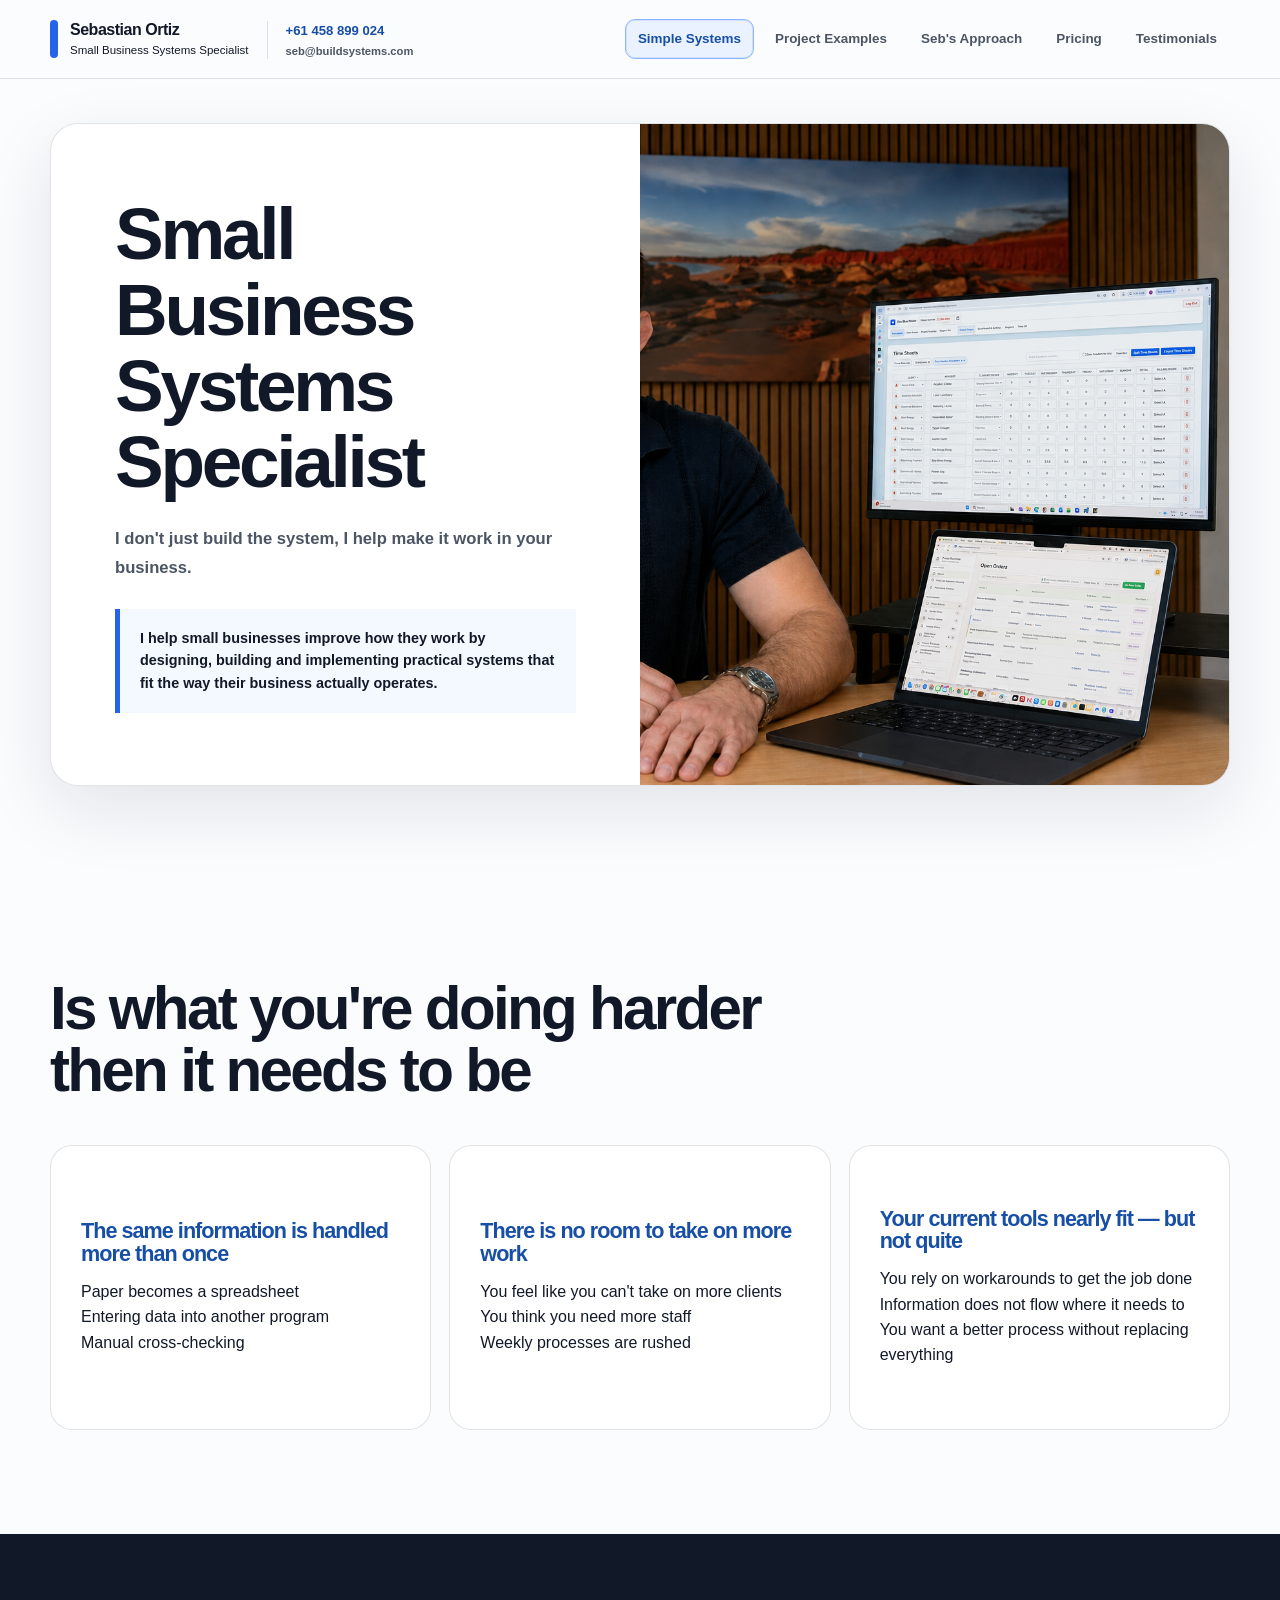
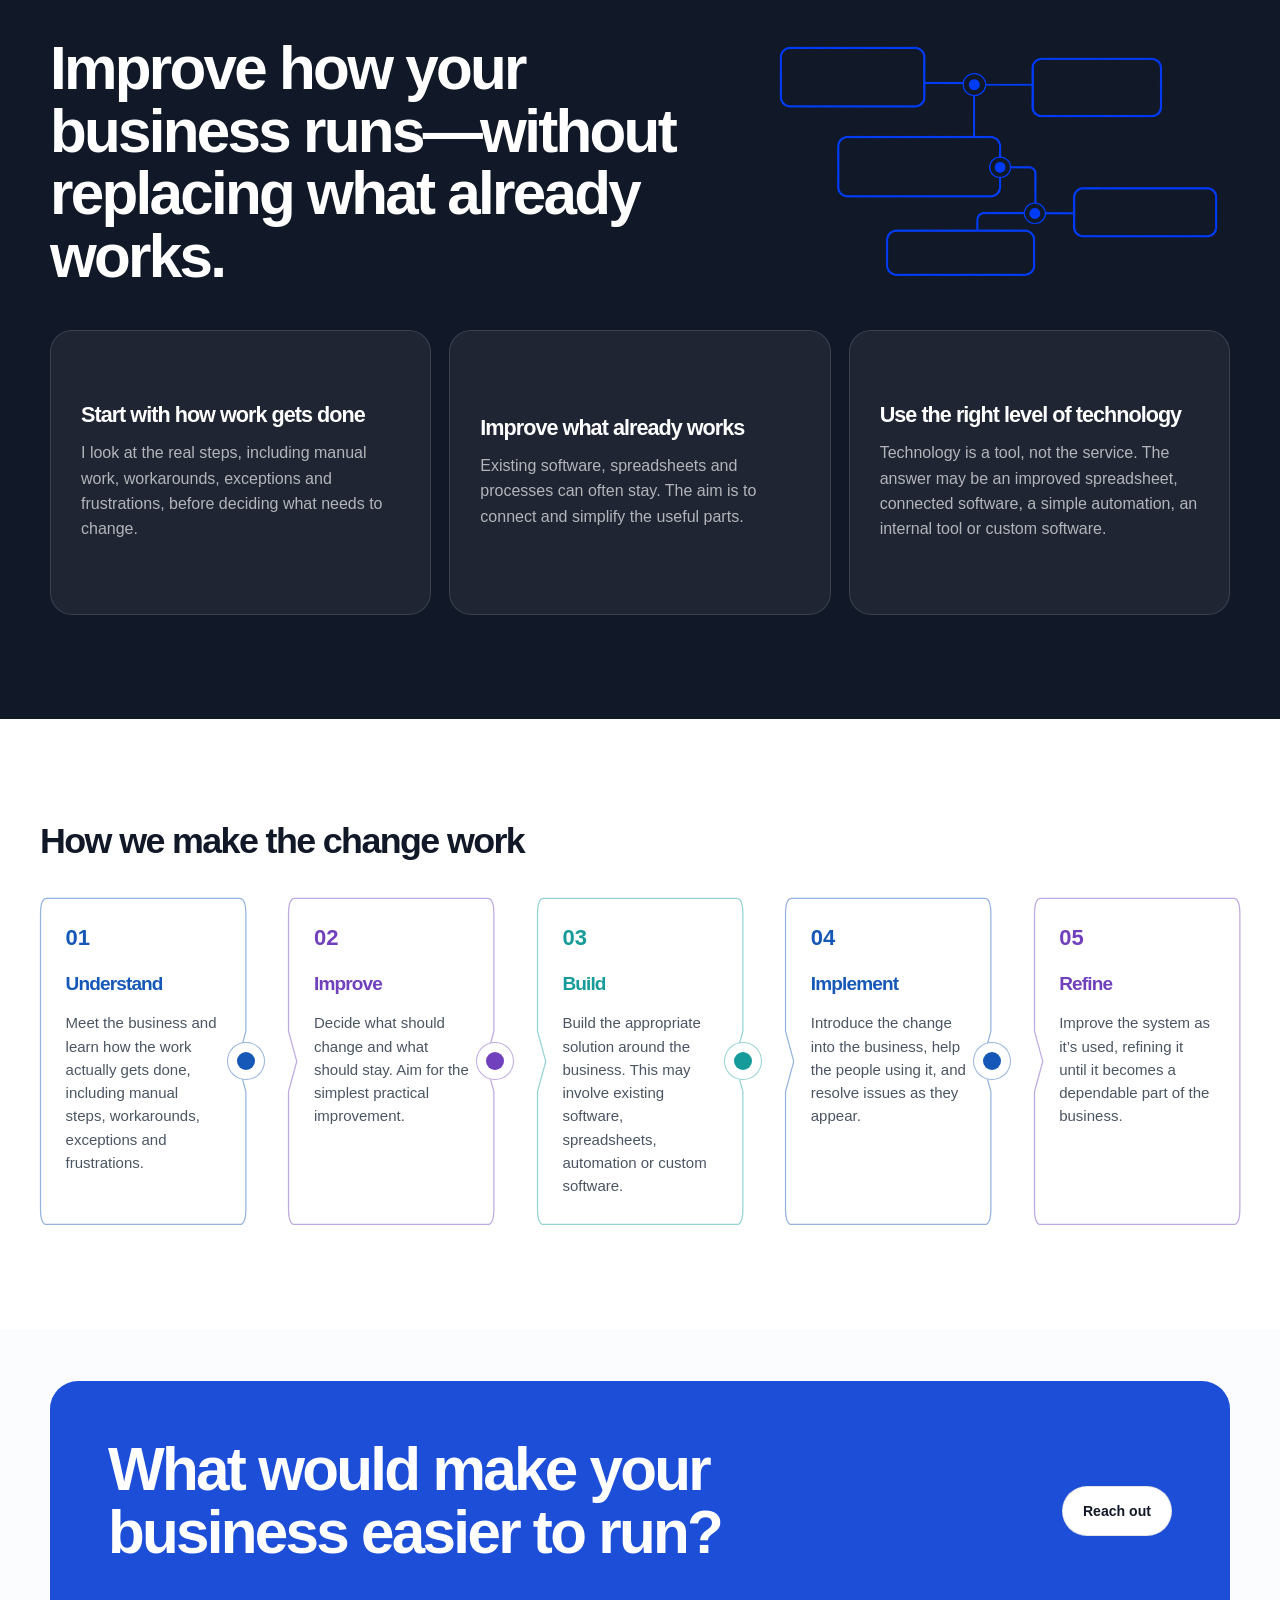
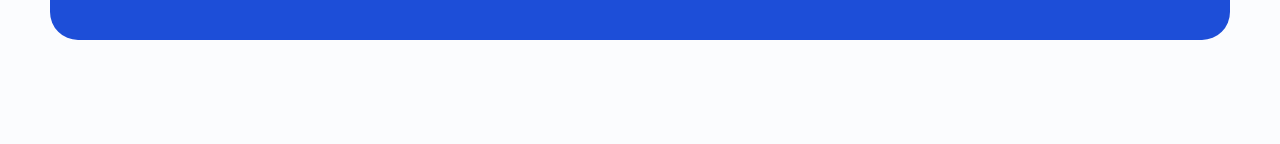
==== commit a1e5ee3f: "Unify site subtitle" ====
--- a/seb-systems-github-ready/index.html
+++ b/seb-systems-github-ready/index.html
@@ -17,7 +17,7 @@
     <div class="brand-area">
       <a class="brand" href="index.html" aria-label="Sebastian Ortiz home">
         <span class="brand-mark" aria-hidden="true"></span>
-        <span class="brand-copy"><strong>Sebastian Ortiz</strong><span>Small Business Systems Specialist · Perth</span></span>
+        <span class="brand-copy"><strong>Sebastian Ortiz</strong><span>Small Business Systems Specialist</span></span>
       </a>
       <div class="header-contact"><a class="header-phone" href="tel:+61458899024" aria-label="Call Sebastian Ortiz on +61 458 899 024">+61 458 899 024</a><a class="header-email" href="mailto:seb@buildsystems.com">seb@buildsystems.com</a></div>
     </div>
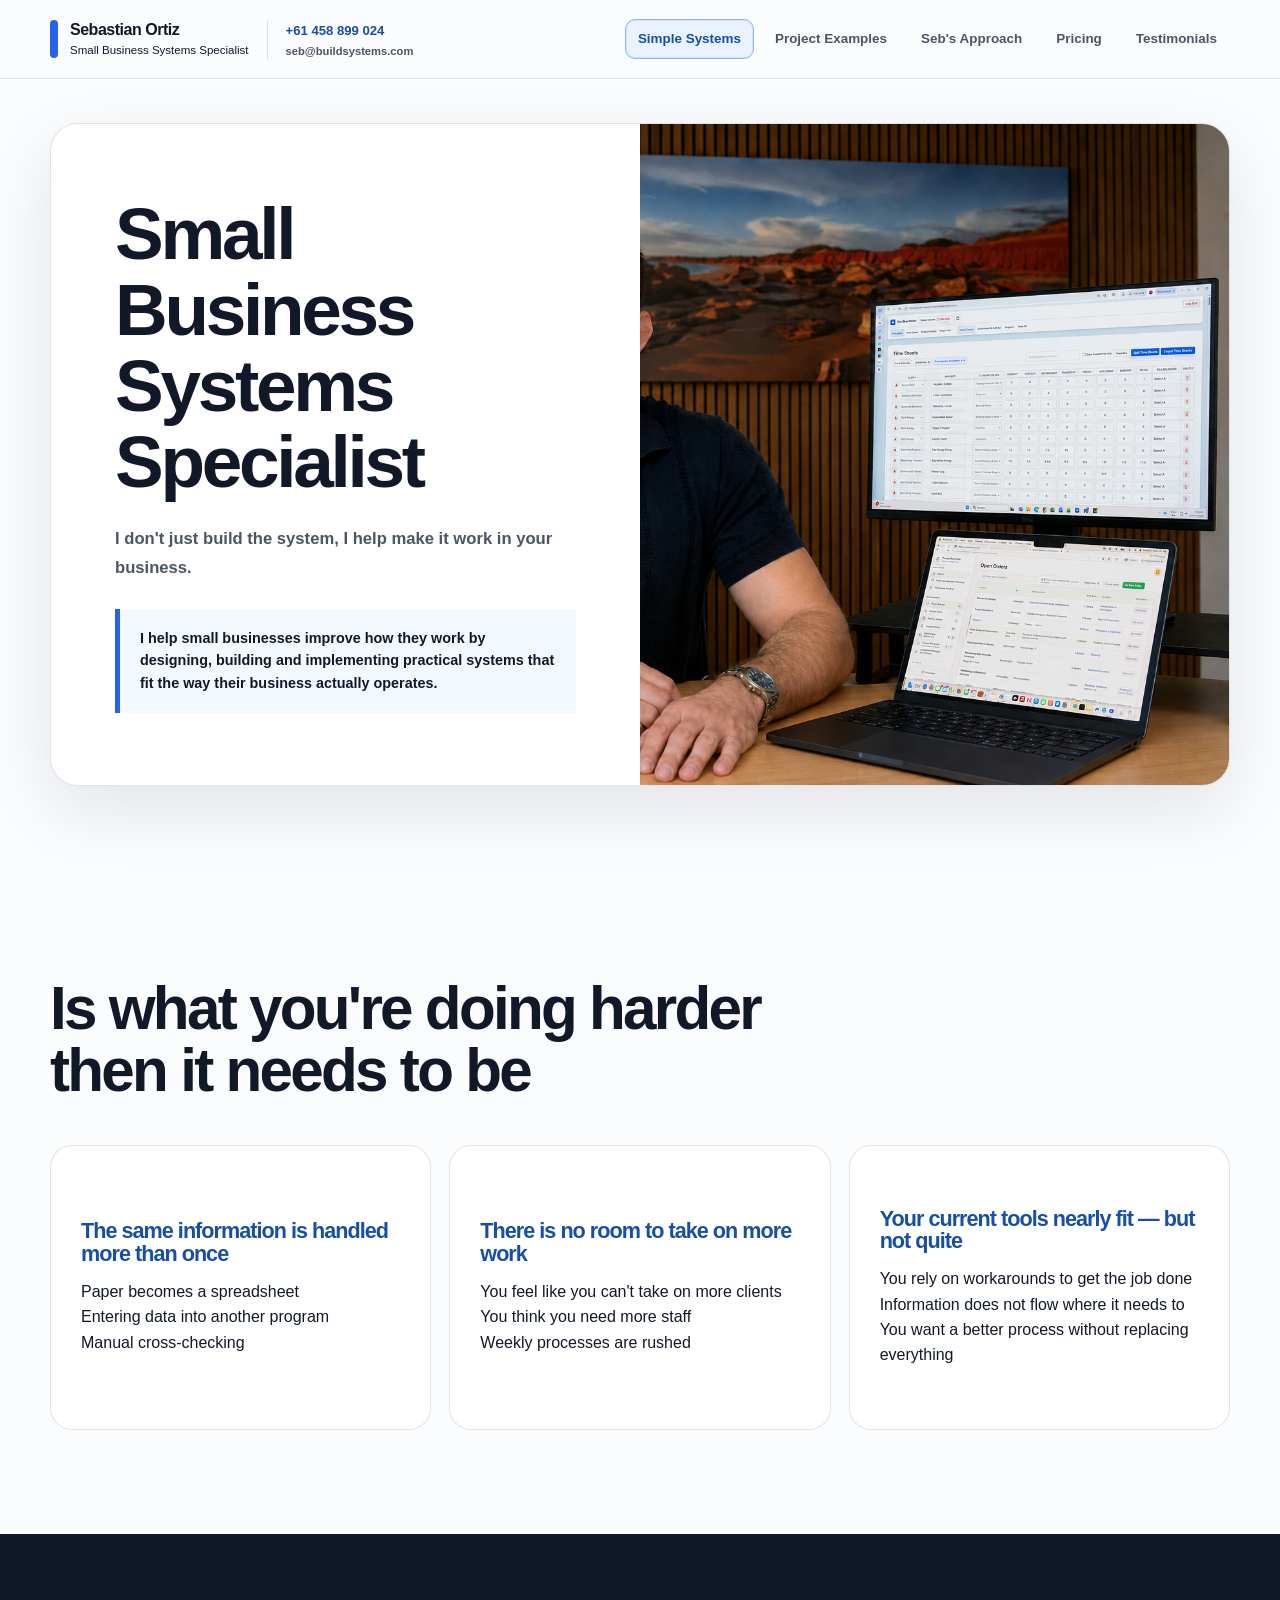
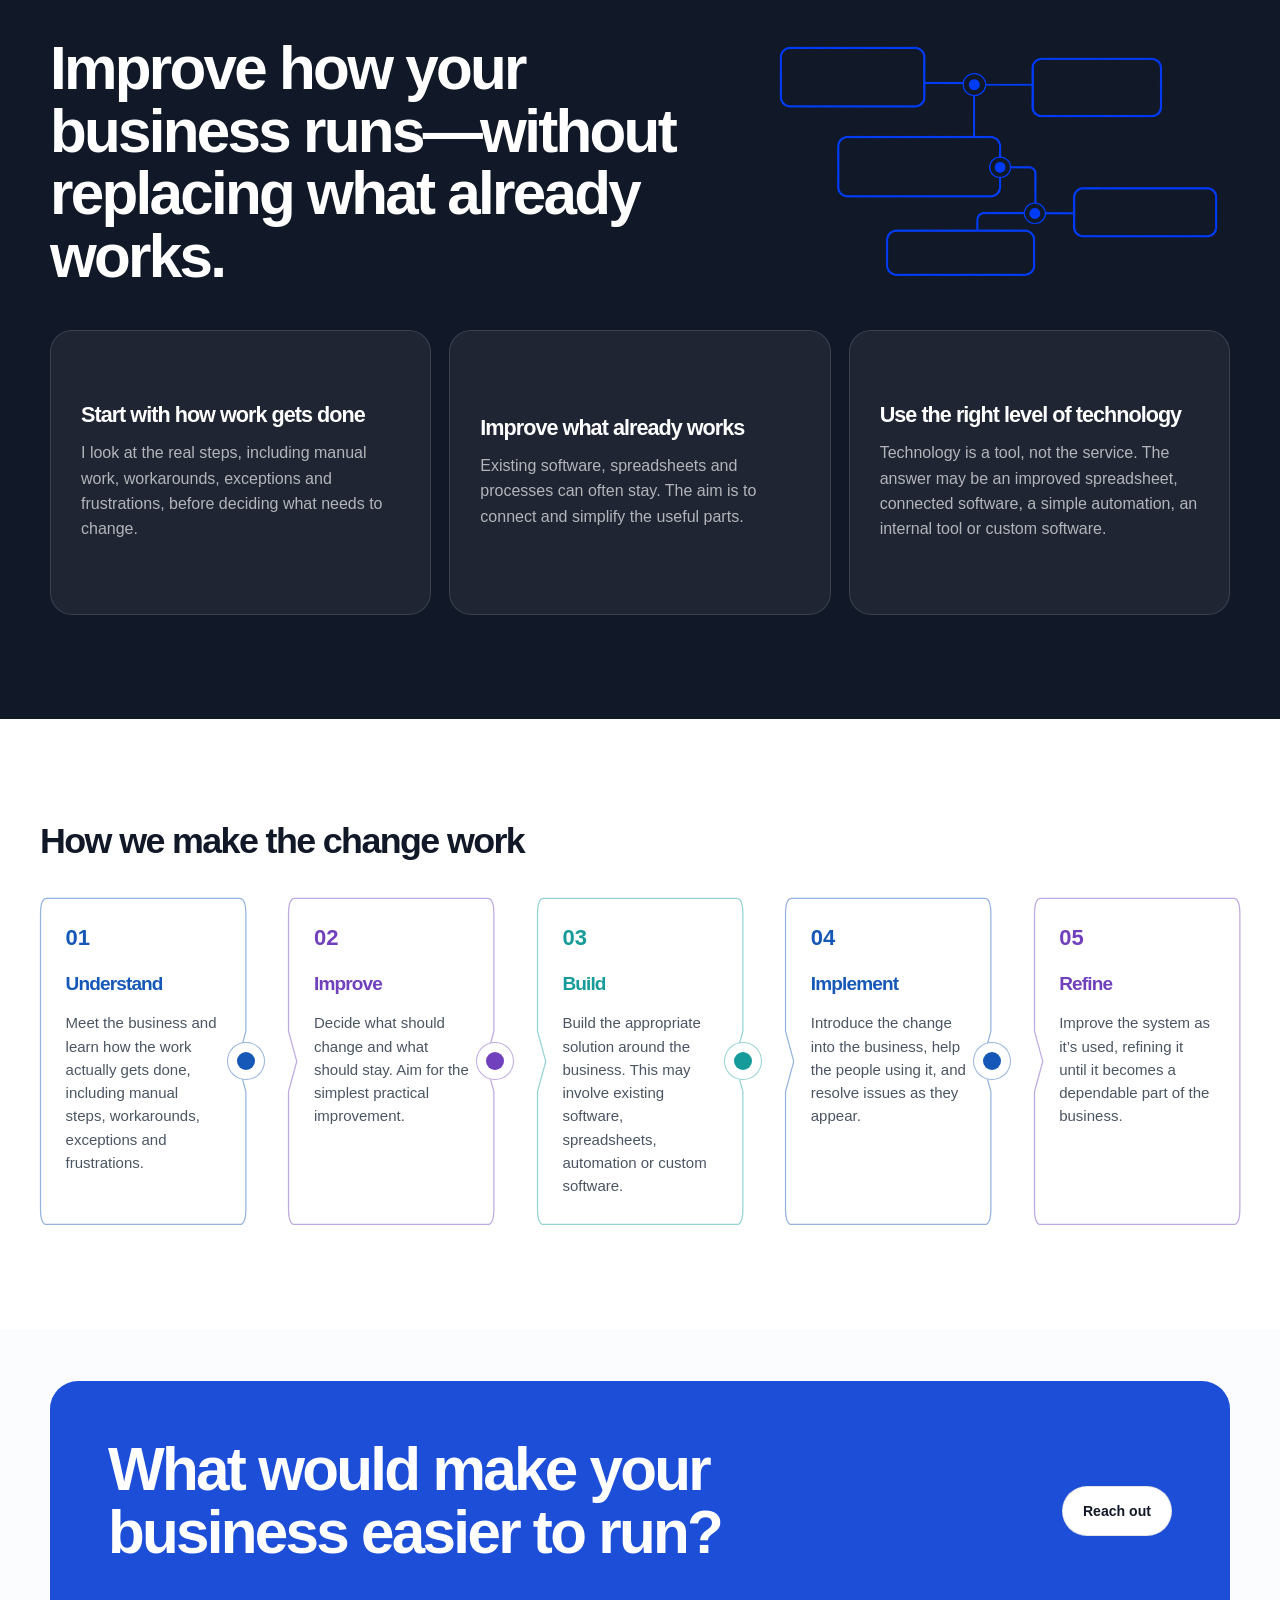
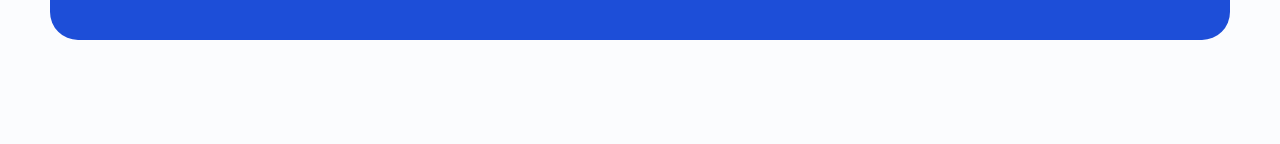
==== commit acd4bcf5: "Add sliding navigation transitions" ====
--- a/seb-systems-github-ready/index.html
+++ b/seb-systems-github-ready/index.html
@@ -5,8 +5,9 @@
   <meta name="viewport" content="width=device-width, initial-scale=1">
   <meta name="description" content="Sebastian Ortiz is a Small Business Systems Specialist in Perth, helping small businesses improve the way work gets done.">
   <meta name="theme-color" content="#111827">
+  <script>try { if (sessionStorage.getItem('site-page-slide-enter') === location.pathname) { document.documentElement.classList.add('site-page-slide-enter'); sessionStorage.removeItem('site-page-slide-enter'); } } catch (error) {}</script>
   <link rel="icon" href="assets/favicon-upgraded-boat.png" type="image/png">
-  <link rel="stylesheet" href="assets/styles.css?v=20260902d">
+  <link rel="stylesheet" href="assets/styles.css?v=20260903b">
   <title>Small Business Systems Specialist Perth | Sebastian Ortiz</title>
 </head>
 <body>
@@ -112,6 +113,6 @@
 </main>
 
 <script src="assets/site-config.js"></script>
-<script src="assets/site.js?v=20260902a"></script>
+<script src="assets/site.js?v=20260903b"></script>
 
 </body></html>
--- a/seb-systems-github-ready/assets/styles.css
+++ b/seb-systems-github-ready/assets/styles.css
@@ -19,7 +19,7 @@
 }
 
 * { box-sizing: border-box; }
-html { scroll-behavior: smooth; }
+html { overflow-x: hidden; scroll-behavior: smooth; }
 body {
   margin: 0;
   background: var(--paper);
@@ -28,6 +28,15 @@
   line-height: 1.58;
   text-rendering: optimizeLegibility;
 }
+html.site-page-slide-enter body {
+  transform: translate3d(100vw, 0, 0);
+}
+html.site-page-slide-enter.site-page-slide-enter-active body,
+html.site-page-slide-leave body {
+  transition: transform 220ms cubic-bezier(.22, .61, .36, 1);
+}
+html.site-page-slide-enter.site-page-slide-enter-active body { transform: translate3d(0, 0, 0); }
+html.site-page-slide-leave body { transform: translate3d(-100vw, 0, 0); }
 img { display: block; max-width: 100%; }
 a { color: inherit; }
 button, input, select, textarea { font: inherit; }
@@ -96,7 +105,17 @@
 .site-nav { display: flex; align-items: center; gap: 8px; }
 .site-nav a { padding: 8px 12px; border: 1px solid transparent; border-radius: 10px; color: var(--ink-soft); font-size: 0.84rem; font-weight: 700; text-decoration: none; }
 .site-nav a:hover { color: var(--ink); }
-.site-nav a[aria-current="page"] { border-color: #8cb4ff; background: var(--blue-soft); box-shadow: inset 0 0 0 1px rgba(37, 99, 235, 0.12); color: var(--blue-dark); }
+.site-nav a[aria-current="page"] { border-color: #8cb4ff; background: var(--blue-soft); box-shadow: inset 0 0 0 1px rgba(37, 99, 235, 0.12); color: var(--blue-dark); view-transition-name: site-nav-active; }
+
+@media (prefers-reduced-motion: no-preference) {
+  @view-transition { navigation: auto; }
+  ::view-transition-old(root) { animation: site-page-slide-out 220ms cubic-bezier(.22, .61, .36, 1) both; }
+  ::view-transition-new(root) { animation: site-page-slide-in 220ms cubic-bezier(.22, .61, .36, 1) both; }
+  ::view-transition-old(site-nav-active),
+  ::view-transition-new(site-nav-active) { animation-duration: 220ms; animation-timing-function: cubic-bezier(.22, .61, .36, 1); }
+}
+@keyframes site-page-slide-out { to { transform: translateX(-100%); } }
+@keyframes site-page-slide-in { from { transform: translateX(100%); } }
 .menu-toggle {
   display: none;
   width: 42px;
@@ -424,13 +443,19 @@
 .page-hero h1 { max-width: 930px; margin-bottom: 24px; }
 .page-hero .lead { max-width: 820px; margin-bottom: 0; }
 .case-hero { padding: 32px 0 16px; }
-.case-hero .page-hero-shell { padding: 38px 48px; }
-.case-hero__content { display: grid; grid-template-columns: minmax(0, 1fr) clamp(210px, 22vw, 300px); gap: clamp(24px, 4vw, 48px); align-items: center; }
-.case-hero h1, .case-hero h2 { max-width: none; margin-bottom: 0; font-size: clamp(2.2rem, 3vw, 3.6rem); line-height: 1.1; }
-.case-hero__client-heading { display: flex; flex-wrap: wrap; align-items: center; gap: 14px 24px; }
-.case-hero__client-logo { width: min(210px, 42%); height: auto; margin-left: auto; }
-.case-hero__copy h3 { margin: 10px 0 12px; color: var(--blue-dark); font-size: clamp(1.3rem, 2vw, 1.8rem); line-height: 1.15; }
-.case-hero__subtitle { margin: 0; color: var(--ink-soft); font-size: clamp(1rem, 1.5vw, 1.25rem); font-weight: 700; line-height: 1.65; }
+.case-hero .page-hero-shell { padding: 42px 48px; }
+.case-hero__content { display: grid; grid-template-columns: minmax(0, 1fr) clamp(240px, 22vw, 300px); gap: clamp(28px, 4vw, 52px); align-items: center; }
+.case-hero__copy { max-width: 650px; }
+.case-hero__feature-label { margin: 0; color: var(--blue-dark); font-size: 0.72rem; font-weight: 850; letter-spacing: 0.1em; line-height: 1.3; text-transform: uppercase; }
+.case-hero__identity { display: flex; align-items: center; gap: 18px; margin-bottom: 20px; }
+.case-hero h1, .case-hero h2 { max-width: none; margin-bottom: 0; font-size: clamp(2.1rem, 3.4vw, 3.3rem); line-height: 1.05; }
+.case-hero__client-logo { width: 126px; height: auto; flex: 0 0 auto; }
+.case-hero__copy h3 { margin: 0 0 13px; color: var(--blue-dark); font-size: clamp(1.3rem, 2vw, 1.7rem); line-height: 1.15; }
+.case-hero__summary { max-width: 590px; margin-bottom: 22px; color: var(--ink-soft); font-size: clamp(1rem, 1.35vw, 1.14rem); line-height: 1.55; }
+.case-hero__feature-label { margin-bottom: 10px; }
+.case-hero__features { display: grid; grid-template-columns: repeat(2, minmax(0, 1fr)); gap: 8px; max-width: 590px; margin: 0; padding: 0; list-style: none; }
+.case-hero__features li { position: relative; min-height: 38px; display: flex; align-items: center; padding: 7px 12px 7px 31px; color: var(--ink-soft); font-size: 0.85rem; font-weight: 750; line-height: 1.25; background: var(--blue-pale); border: 1px solid #d6e6ff; border-radius: 9px; }
+.case-hero__features li::before { content: ""; position: absolute; left: 12px; width: 10px; height: 10px; border: 2px solid var(--blue); border-radius: 50%; box-shadow: inset 0 0 0 2px var(--blue-pale); background: var(--blue); }
 .case-hero__photo { margin: 0; overflow: hidden; border: 1px solid #bfdbfe; border-radius: 14px; box-shadow: 0 10px 24px rgba(15, 23, 42, 0.08); }
 .case-hero__photo img { width: 100%; aspect-ratio: 1; display: block; object-fit: cover; }
 .case-hero__photo--systems img { aspect-ratio: 4 / 5; object-position: 55% center; }
@@ -581,6 +606,8 @@
 .workflow-card-track--step-four-hub .workflow-vertical-connector::after {
   top: calc(50% + ((34px + var(--workflow-calculation-days-start)) / 2));
 }
+.workflow-card-track--step-four-hub .workflow-vertical-connector::before,
+.workflow-card-track--step-four-hub .workflow-vertical-connector::after { display: none; }
 .workflow-card-track--step-four-hub > .workflow-vertical-connector {
   height: 100%;
   align-self: stretch;
@@ -735,6 +762,7 @@
 .workflow-media-copy { min-width: 0; }
 .workflow-media-copy strong { display: block; color: var(--ink); font-size: 0.7rem; line-height: 1.2; }
 .workflow-media-copy small { display: block; margin-top: 3px; color: var(--blue); font-size: 0.64rem; line-height: 1.3; }
+.workflow-demo-trigger { cursor: pointer; }
 .workflow-video-thumb { position: relative; width: 74px; aspect-ratio: 16 / 9; display: block; overflow: hidden; border-radius: 6px; }
 .workflow-video-thumb > span { position: absolute; inset: 50% auto auto 50%; width: 24px; height: 24px; display: grid; place-items: center; color: white; font-size: 0.6rem; background: var(--blue); border-radius: 50%; transform: translate(-50%, -50%); }
 .workflow-video-thumb--loom { background: linear-gradient(135deg, #123d7b, #2e75dd); }
@@ -1018,8 +1046,10 @@
   .page-hero-shell { padding: 44px 25px; }
   .case-hero .page-hero-shell { padding: 30px 25px; }
   .case-hero__content { grid-template-columns: 1fr; }
+  .case-hero__features { grid-template-columns: 1fr; }
   .case-hero__photo { width: min(300px, 100%); }
-  .case-hero__client-logo { width: min(210px, 100%); }
+  .case-hero__identity { align-items: flex-start; }
+  .case-hero__client-logo { width: 104px; }
   .project-examples-intro { padding-top: 34px; }
   .project-placeholder-section { padding: 40px 0 74px; }
   .about-grid { gap: 38px; }
@@ -1032,6 +1062,7 @@
   .brand-mark { height: 30px; }
   .header-phone { font-size: 0.72rem; }
   .header-email { font-size: 0.6rem; }
+  .case-hero__identity { flex-direction: column; gap: 12px; }
   .timesheet-example { padding: 13px; }
   .timesheet-example__hours { grid-template-columns: repeat(3, 1fr); }
   .timesheet-example__outputs { grid-template-columns: 1fr; }
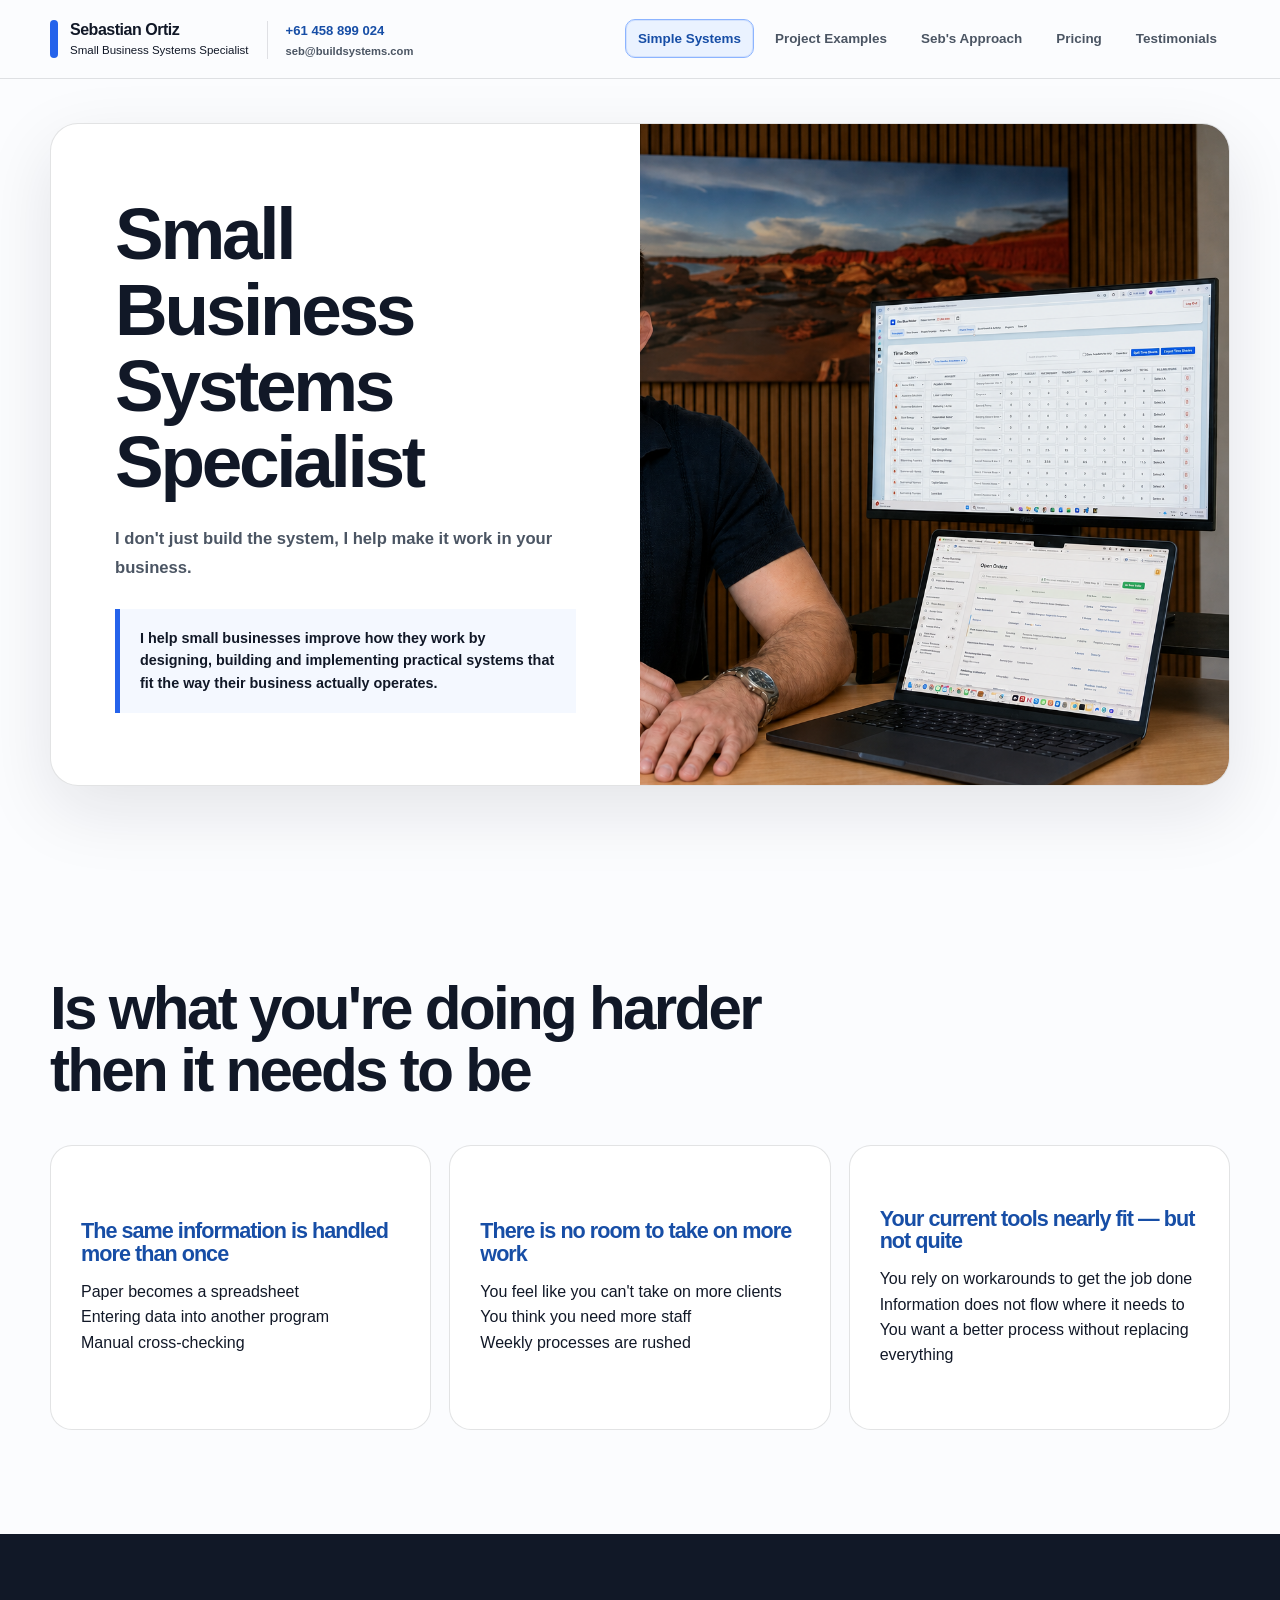
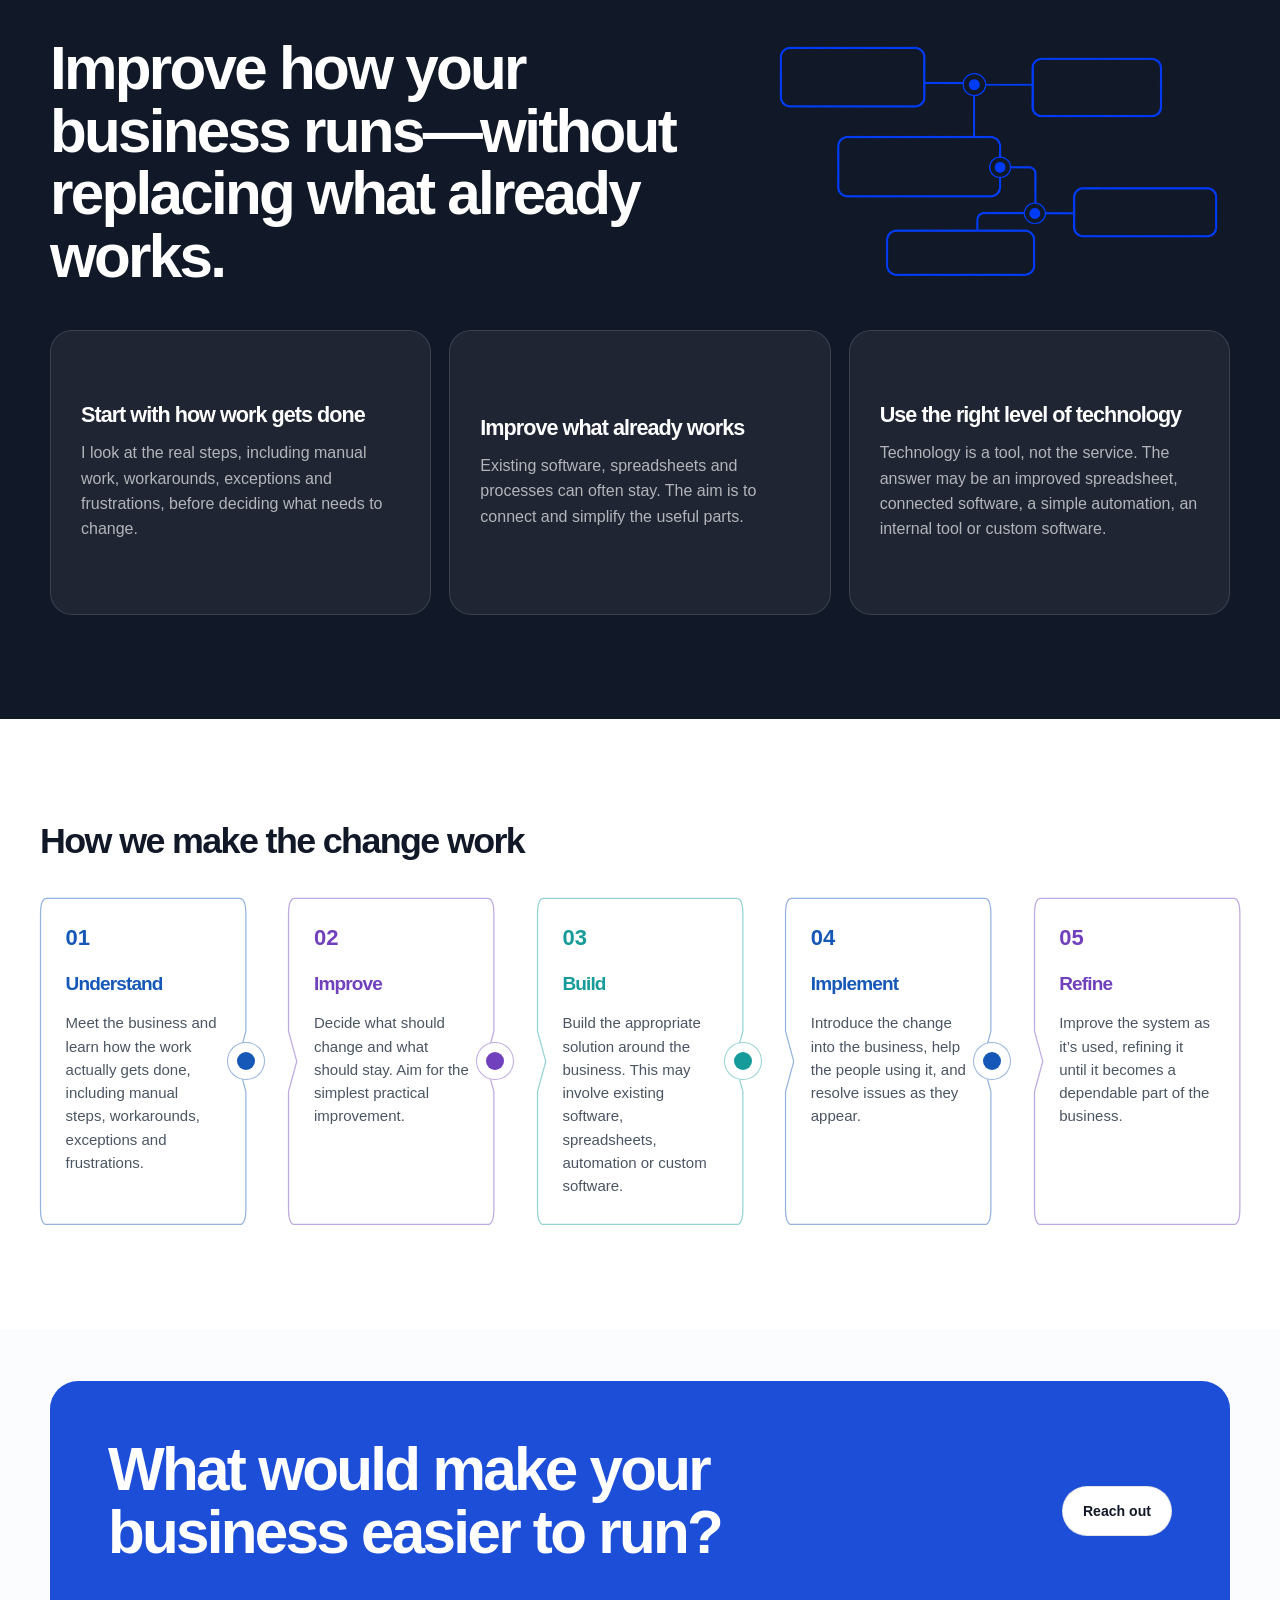
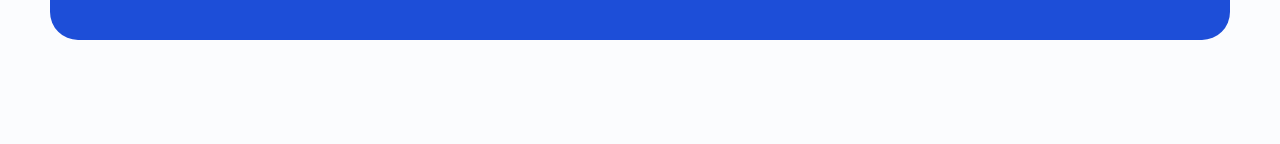
==== commit 92a6e1a5: "Build preloaded sliding page navigation" ====
--- a/seb-systems-github-ready/index.html
+++ b/seb-systems-github-ready/index.html
@@ -5,9 +5,8 @@
   <meta name="viewport" content="width=device-width, initial-scale=1">
   <meta name="description" content="Sebastian Ortiz is a Small Business Systems Specialist in Perth, helping small businesses improve the way work gets done.">
   <meta name="theme-color" content="#111827">
-  <script>try { if (sessionStorage.getItem('site-page-slide-enter') === location.pathname) { document.documentElement.classList.add('site-page-slide-enter'); sessionStorage.removeItem('site-page-slide-enter'); } } catch (error) {}</script>
   <link rel="icon" href="assets/favicon-upgraded-boat.png" type="image/png">
-  <link rel="stylesheet" href="assets/styles.css?v=20260903b">
+  <link rel="stylesheet" href="assets/styles.css?v=20260903c">
   <title>Small Business Systems Specialist Perth | Sebastian Ortiz</title>
 </head>
 <body>
@@ -113,6 +112,6 @@
 </main>
 
 <script src="assets/site-config.js"></script>
-<script src="assets/site.js?v=20260903b"></script>
+<script src="assets/site.js?v=20260903c"></script>
 
 </body></html>
--- a/seb-systems-github-ready/assets/styles.css
+++ b/seb-systems-github-ready/assets/styles.css
@@ -28,15 +28,6 @@
   line-height: 1.58;
   text-rendering: optimizeLegibility;
 }
-html.site-page-slide-enter body {
-  transform: translate3d(100vw, 0, 0);
-}
-html.site-page-slide-enter.site-page-slide-enter-active body,
-html.site-page-slide-leave body {
-  transition: transform 220ms cubic-bezier(.22, .61, .36, 1);
-}
-html.site-page-slide-enter.site-page-slide-enter-active body { transform: translate3d(0, 0, 0); }
-html.site-page-slide-leave body { transform: translate3d(-100vw, 0, 0); }
 img { display: block; max-width: 100%; }
 a { color: inherit; }
 button, input, select, textarea { font: inherit; }
@@ -102,20 +93,23 @@
   white-space: nowrap;
 }
 .header-email:hover { color: var(--blue-dark); }
-.site-nav { display: flex; align-items: center; gap: 8px; }
-.site-nav a { padding: 8px 12px; border: 1px solid transparent; border-radius: 10px; color: var(--ink-soft); font-size: 0.84rem; font-weight: 700; text-decoration: none; }
+.site-nav { position: relative; display: flex; align-items: center; gap: 8px; isolation: isolate; }
+.site-nav a { position: relative; z-index: 1; padding: 8px 12px; border: 1px solid transparent; border-radius: 10px; color: var(--ink-soft); font-size: 0.84rem; font-weight: 700; text-decoration: none; }
 .site-nav a:hover { color: var(--ink); }
-.site-nav a[aria-current="page"] { border-color: #8cb4ff; background: var(--blue-soft); box-shadow: inset 0 0 0 1px rgba(37, 99, 235, 0.12); color: var(--blue-dark); view-transition-name: site-nav-active; }
-
-@media (prefers-reduced-motion: no-preference) {
-  @view-transition { navigation: auto; }
-  ::view-transition-old(root) { animation: site-page-slide-out 220ms cubic-bezier(.22, .61, .36, 1) both; }
-  ::view-transition-new(root) { animation: site-page-slide-in 220ms cubic-bezier(.22, .61, .36, 1) both; }
-  ::view-transition-old(site-nav-active),
-  ::view-transition-new(site-nav-active) { animation-duration: 220ms; animation-timing-function: cubic-bezier(.22, .61, .36, 1); }
-}
-@keyframes site-page-slide-out { to { transform: translateX(-100%); } }
-@keyframes site-page-slide-in { from { transform: translateX(100%); } }
+.site-nav a[aria-current="page"] { border-color: #8cb4ff; background: var(--blue-soft); box-shadow: inset 0 0 0 1px rgba(37, 99, 235, 0.12); color: var(--blue-dark); }
+.site-nav__active-indicator {
+  position: absolute;
+  top: 0;
+  left: 0;
+  z-index: 0;
+  pointer-events: none;
+  border: 1px solid #8cb4ff;
+  border-radius: 10px;
+  background: var(--blue-soft);
+  box-shadow: inset 0 0 0 1px rgba(37, 99, 235, 0.12);
+  transition: transform 410ms cubic-bezier(.22, .61, .36, 1), width 410ms cubic-bezier(.22, .61, .36, 1), height 410ms cubic-bezier(.22, .61, .36, 1);
+}
+.site-nav.has-active-indicator a[aria-current="page"] { border-color: transparent; background: transparent; box-shadow: none; }
 .menu-toggle {
   display: none;
   width: 42px;
@@ -126,6 +120,23 @@
   color: var(--ink);
 }
 
+.page-slider { position: relative; min-width: 0; overflow: hidden; }
+.page-slider--transitioning { isolation: isolate; }
+.page-slider--transitioning .page-slider__pane {
+  position: absolute;
+  top: 0;
+  left: 0;
+  width: 100%;
+  min-width: 100%;
+  will-change: transform;
+  transition: transform 410ms cubic-bezier(.22, .61, .36, 1);
+}
+.page-slider--transitioning:not(.page-slider--moving) .page-slider__pane { transition: none; }
+.page-slider--transitioning .page-slider__pane--incoming { transform: translate3d(100%, 0, 0); }
+.page-slider--transitioning.page-slider--backward .page-slider__pane--incoming { transform: translate3d(-100%, 0, 0); }
+.page-slider--transitioning.page-slider--moving.page-slider--forward .page-slider__pane--outgoing { transform: translate3d(-100%, 0, 0); }
+.page-slider--transitioning.page-slider--moving.page-slider--backward .page-slider__pane--outgoing { transform: translate3d(100%, 0, 0); }
+.page-slider--transitioning.page-slider--moving .page-slider__pane--incoming { transform: translate3d(0, 0, 0); }
 main { overflow: hidden; }
 section { padding: 104px 0; }
 .kicker {
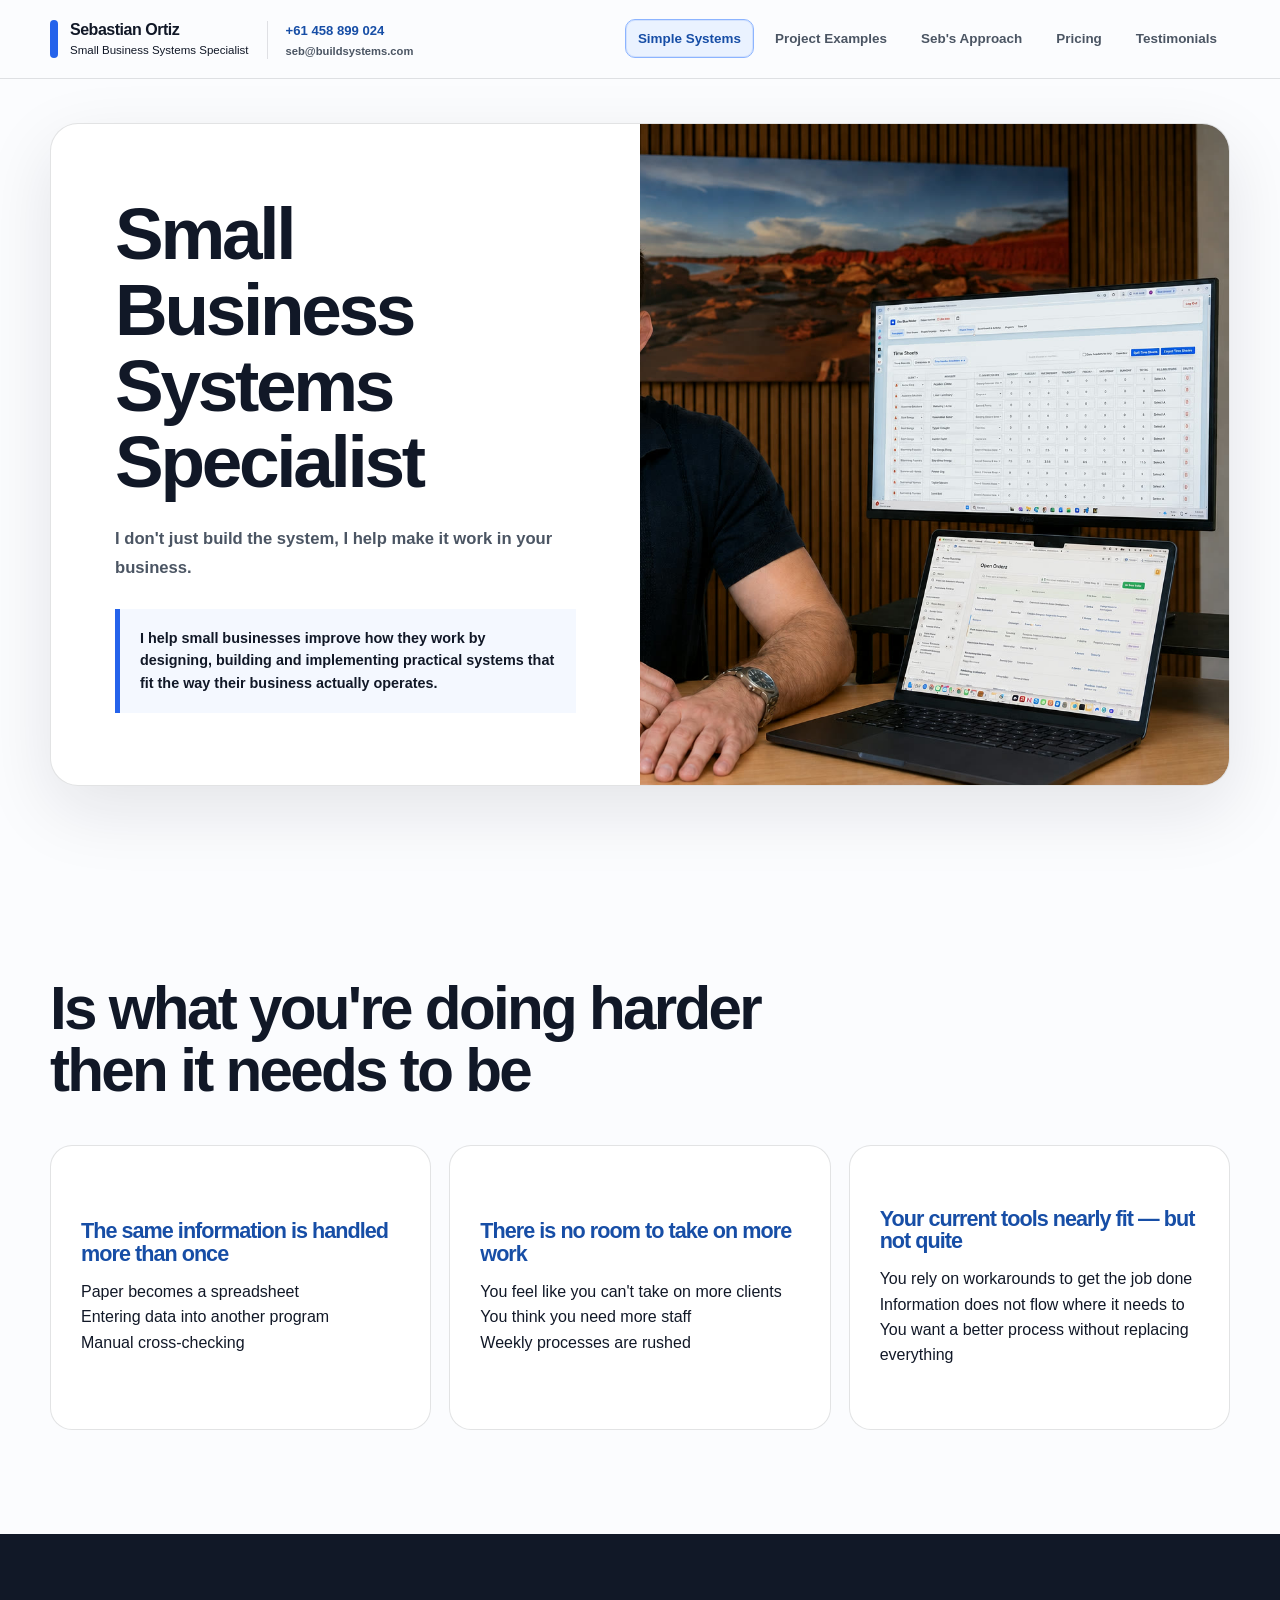
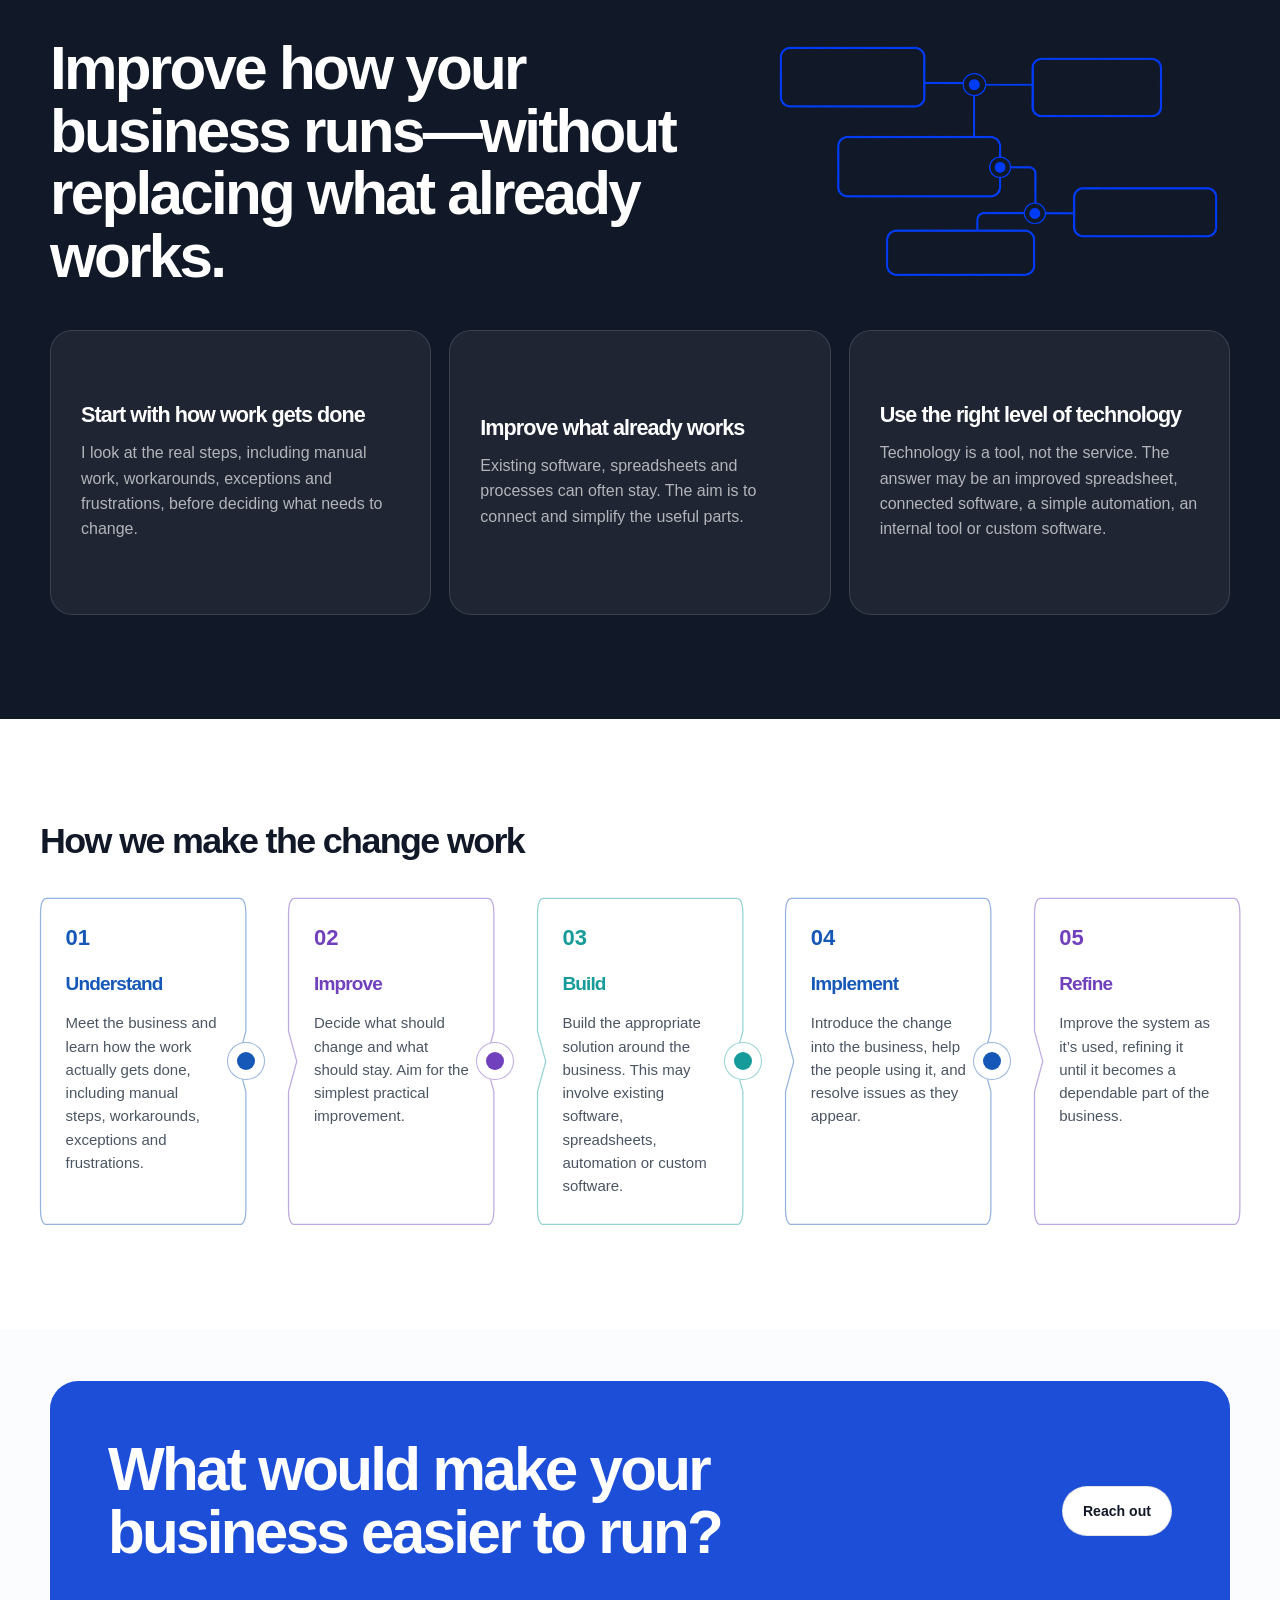
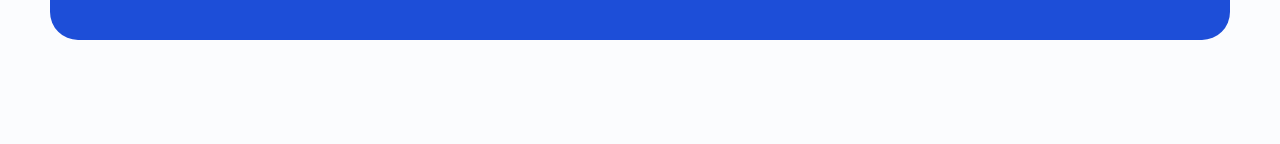
==== commit 52074d51: "Improve navigation image loading" ====
--- a/seb-systems-github-ready/index.html
+++ b/seb-systems-github-ready/index.html
@@ -6,7 +6,7 @@
   <meta name="description" content="Sebastian Ortiz is a Small Business Systems Specialist in Perth, helping small businesses improve the way work gets done.">
   <meta name="theme-color" content="#111827">
   <link rel="icon" href="assets/favicon-upgraded-boat.png" type="image/png">
-  <link rel="stylesheet" href="assets/styles.css?v=20260903c">
+  <link rel="stylesheet" href="assets/styles.css?v=20260903h">
   <title>Small Business Systems Specialist Perth | Sebastian Ortiz</title>
 </head>
 <body>
@@ -37,7 +37,7 @@
         <div class="credibility"><strong>I help small businesses improve how they work by designing, building and implementing practical systems that fit the way their business actually operates.</strong></div>
       </div>
       <div class="hero-photo">
-        <img src="assets/seb-photo-enhanced.png" alt="Custom workforce management systems displayed on a monitor and laptop" data-photo>
+        <img src="assets/seb-photo-enhanced.jpg" alt="Custom workforce management systems displayed on a monitor and laptop" width="1536" height="1024" loading="eager" decoding="async" fetchpriority="high" data-photo data-nav-priority>
       </div>
     </div>
   </section>
@@ -61,7 +61,7 @@
         <div class="section-heading systems-section__heading">
           <div><h2>Improve how your business runs—without replacing what already works.</h2></div>
         </div>
-        <figure class="systems-geometry" aria-hidden="true"><img src="assets/connected-systems-diagram.png" alt=""></figure>
+        <figure class="systems-geometry" aria-hidden="true"><img src="assets/connected-systems-diagram.png" alt="" width="1717" height="916" loading="lazy" decoding="async"></figure>
       </div>
       <div class="build-grid">
         <article class="build-card"><h3>Start with how work gets done</h3><p>I look at the real steps, including manual work, workarounds, exceptions and frustrations, before deciding what needs to change.</p></article>
@@ -112,6 +112,6 @@
 </main>
 
 <script src="assets/site-config.js"></script>
-<script src="assets/site.js?v=20260903c"></script>
+<script src="assets/site.js?v=20260903h"></script>
 
 </body></html>
--- a/seb-systems-github-ready/assets/styles.css
+++ b/seb-systems-github-ready/assets/styles.css
@@ -128,6 +128,8 @@
   left: 0;
   width: 100%;
   min-width: 100%;
+  pointer-events: none;
+  backface-visibility: hidden;
   will-change: transform;
   transition: transform 410ms cubic-bezier(.22, .61, .36, 1);
 }
@@ -755,7 +757,7 @@
   grid-column: 1 / -1;
   width: 100%;
   display: grid;
-  grid-template-columns: 74px minmax(0, 1fr);
+  grid-template-columns: 111px minmax(0, 1fr);
   gap: 10px;
   align-items: center;
   margin-top: 2px;
@@ -769,7 +771,15 @@
   cursor: pointer;
 }
 .workflow-media-trigger:hover { border-color: var(--blue); box-shadow: 0 5px 14px rgba(37,99,235,.12); }
-.workflow-media-trigger img { width: 74px; aspect-ratio: 16 / 9; display: block; object-fit: cover; border-radius: 6px; }
+.workflow-media-trigger img {
+  width: 111px;
+  aspect-ratio: 16 / 9;
+  display: block;
+  object-fit: cover;
+  border: 1px solid #9dbceb;
+  border-radius: 7px;
+  box-shadow: 0 2px 7px rgba(30, 64, 175, .12);
+}
 .workflow-media-copy { min-width: 0; }
 .workflow-media-copy strong { display: block; color: var(--ink); font-size: 0.7rem; line-height: 1.2; }
 .workflow-media-copy small { display: block; margin-top: 3px; color: var(--blue); font-size: 0.64rem; line-height: 1.3; }
